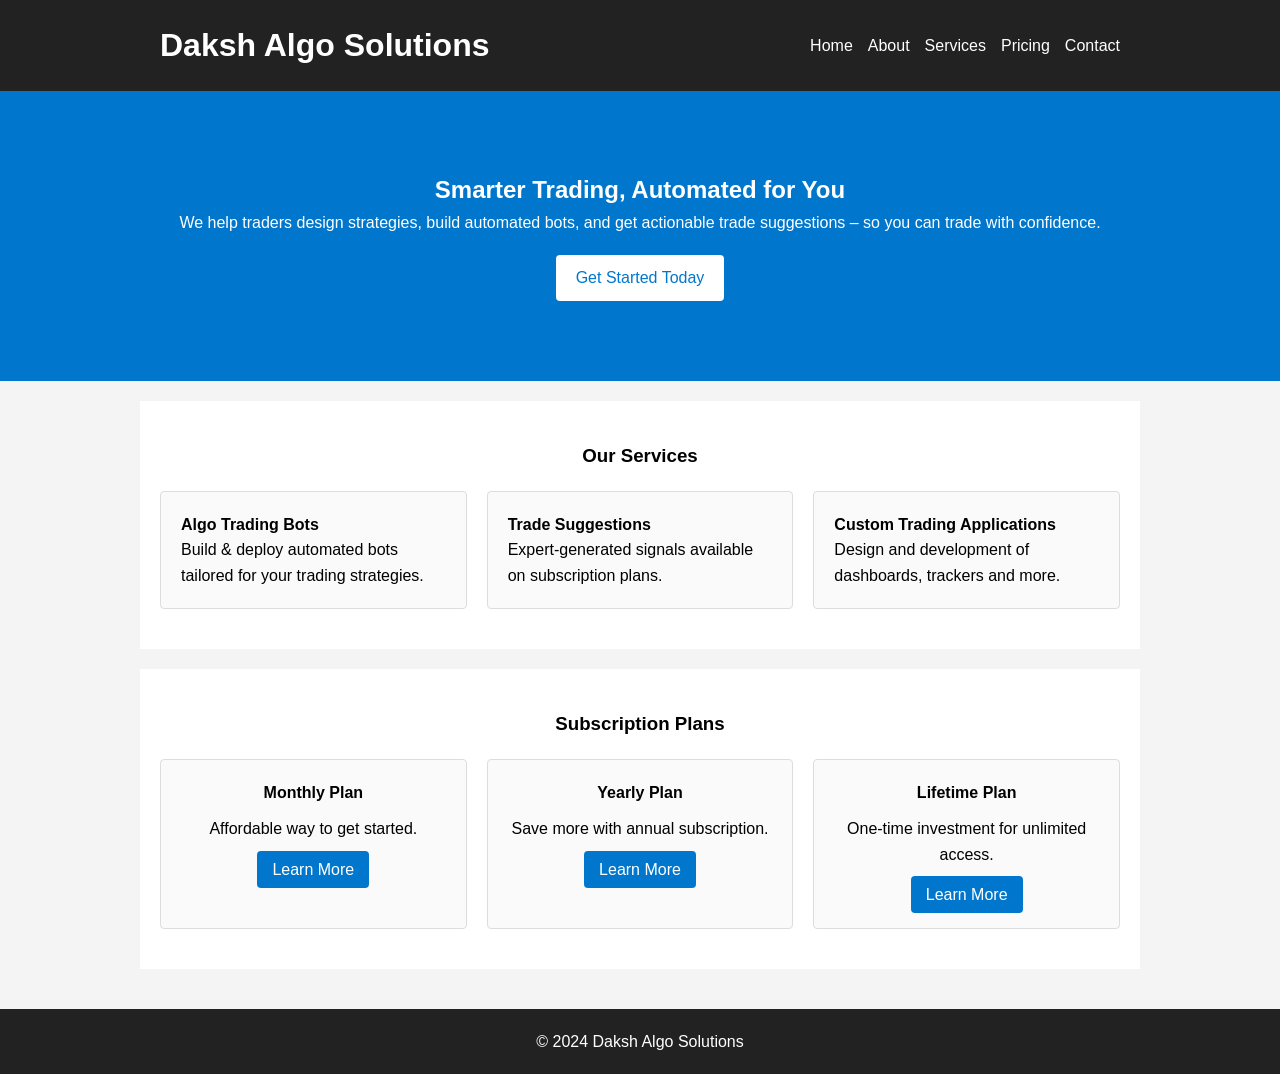
==== index.html @ 35990afa "Add static website for Daksh Algo Solutions" ====
<!DOCTYPE html>
<html lang="en">
<head>
  <meta charset="UTF-8">
  <meta name="viewport" content="width=device-width, initial-scale=1.0">
  <title>Daksh Algo Solutions</title>
  <link rel="stylesheet" href="styles.css">
</head>
<body>
  <header>
    <div class="container">
      <h1><a href="index.html" style="color:#fff;text-decoration:none;">Daksh Algo Solutions</a></h1>
      <nav>
        <ul>
          <li><a href="index.html">Home</a></li>
          <li><a href="about.html">About</a></li>
          <li><a href="services.html">Services</a></li>
          <li><a href="pricing.html">Pricing</a></li>
          <li><a href="contact.html">Contact</a></li>
        </ul>
      </nav>
    </div>
  </header>

  <section class="hero">
    <div class="container">
      <h2>Smarter Trading, Automated for You</h2>
      <p>We help traders design strategies, build automated bots, and get actionable trade suggestions – so you can trade with confidence.</p>
      <a href="contact.html" class="btn">Get Started Today</a>
    </div>
  </section>

  <section class="section">
    <h3>Our Services</h3>
    <div class="services-grid">
      <div class="card">
        <h4>Algo Trading Bots</h4>
        <p>Build & deploy automated bots tailored for your trading strategies.</p>
      </div>
      <div class="card">
        <h4>Trade Suggestions</h4>
        <p>Expert-generated signals available on subscription plans.</p>
      </div>
      <div class="card">
        <h4>Custom Trading Applications</h4>
        <p>Design and development of dashboards, trackers and more.</p>
      </div>
    </div>
  </section>

  <section class="section">
    <h3>Subscription Plans</h3>
    <div class="pricing-grid">
      <div class="pricing-plan">
        <h4>Monthly Plan</h4>
        <p>Affordable way to get started.</p>
        <a href="pricing.html" class="btn">Learn More</a>
      </div>
      <div class="pricing-plan">
        <h4>Yearly Plan</h4>
        <p>Save more with annual subscription.</p>
        <a href="pricing.html" class="btn">Learn More</a>
      </div>
      <div class="pricing-plan">
        <h4>Lifetime Plan</h4>
        <p>One-time investment for unlimited access.</p>
        <a href="pricing.html" class="btn">Learn More</a>
      </div>
    </div>
  </section>

  <footer>
    <p>&copy; 2024 Daksh Algo Solutions</p>
  </footer>
</body>
</html>
---- styles.css ----
* { box-sizing: border-box; margin: 0; padding: 0; }
body { font-family: Arial, sans-serif; line-height: 1.6; background: #f4f4f4; }
header { background: #222; color: #fff; }
header .container { display: flex; justify-content: space-between; align-items: center; padding: 20px; }
nav ul { list-style: none; display: flex; }
nav li { margin-left: 15px; }
nav a { color: #fff; text-decoration: none; }
.hero { background: #0077cc; color: #fff; text-align: center; padding: 80px 20px; }
.hero .btn { display: inline-block; margin-top: 20px; padding: 10px 20px; background: #fff; color: #0077cc; text-decoration: none; border-radius: 4px; }
.section { padding: 40px 20px; background: #fff; margin: 20px auto; max-width: 1000px; }
.section h3 { margin-bottom: 20px; text-align: center; }
.services-grid { display: grid; grid-template-columns: repeat(auto-fit, minmax(250px, 1fr)); gap: 20px; }
.card { background: #fafafa; padding: 20px; border: 1px solid #ddd; border-radius: 4px; }
.pricing-grid { display: grid; grid-template-columns: repeat(auto-fit, minmax(250px, 1fr)); gap: 20px; text-align: center; }
.pricing-plan { border: 1px solid #ddd; border-radius: 4px; background: #fafafa; padding: 20px; }
.pricing-plan h4 { margin-bottom: 10px; }
.pricing-plan p { margin-bottom: 15px; }
.pricing-plan .btn { background: #0077cc; color: #fff; padding: 10px 15px; text-decoration: none; border-radius: 4px; }
footer { background: #222; color: #fff; text-align: center; padding: 20px; margin-top: 40px; }
.container { max-width: 1000px; margin: 0 auto; }
form label { display: block; margin-bottom: 5px; }
form input, form textarea { width: 100%; padding: 10px; margin-bottom: 15px; border: 1px solid #ccc; border-radius: 4px; }
form button { background: #0077cc; color: #fff; padding: 10px 15px; border: none; border-radius: 4px; cursor: pointer; }
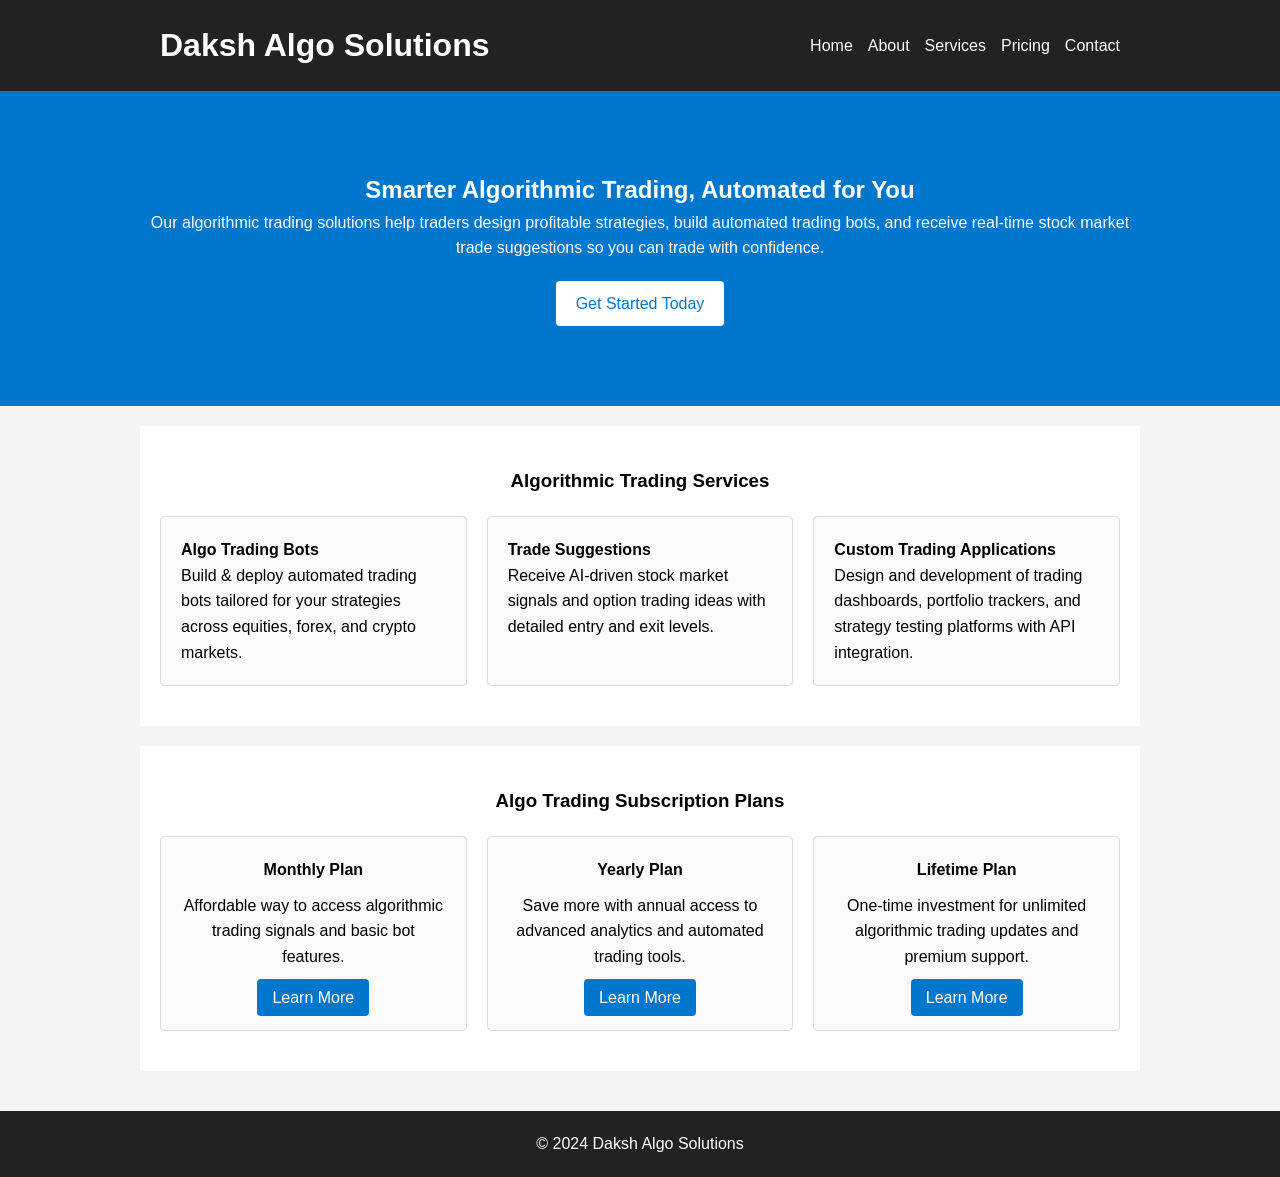
==== commit 484db870: "Improve SEO content across site" ====
--- a/index.html
+++ b/index.html
@@ -3,7 +3,9 @@
 <head>
   <meta charset="UTF-8">
   <meta name="viewport" content="width=device-width, initial-scale=1.0">
-  <title>Daksh Algo Solutions</title>
+  <meta name="description" content="Daksh Algo Solutions delivers algorithmic trading bots, stock market automation and real-time trade signals for smarter investing.">
+  <meta name="keywords" content="algorithmic trading, trading bots, stock market signals, automated trading software, custom trading applications">
+  <title>Daksh Algo Solutions | Algorithmic Trading Services</title>
   <link rel="stylesheet" href="styles.css">
 </head>
 <body>
@@ -24,46 +26,46 @@
 
   <section class="hero">
     <div class="container">
-      <h2>Smarter Trading, Automated for You</h2>
-      <p>We help traders design strategies, build automated bots, and get actionable trade suggestions – so you can trade with confidence.</p>
+      <h2>Smarter Algorithmic Trading, Automated for You</h2>
+      <p>Our algorithmic trading solutions help traders design profitable strategies, build automated trading bots, and receive real-time stock market trade suggestions so you can trade with confidence.</p>
       <a href="contact.html" class="btn">Get Started Today</a>
     </div>
   </section>
 
   <section class="section">
-    <h3>Our Services</h3>
+    <h3>Algorithmic Trading Services</h3>
     <div class="services-grid">
       <div class="card">
         <h4>Algo Trading Bots</h4>
-        <p>Build & deploy automated bots tailored for your trading strategies.</p>
+        <p>Build & deploy automated trading bots tailored for your strategies across equities, forex, and crypto markets.</p>
       </div>
       <div class="card">
         <h4>Trade Suggestions</h4>
-        <p>Expert-generated signals available on subscription plans.</p>
+        <p>Receive AI-driven stock market signals and option trading ideas with detailed entry and exit levels.</p>
       </div>
       <div class="card">
         <h4>Custom Trading Applications</h4>
-        <p>Design and development of dashboards, trackers and more.</p>
+        <p>Design and development of trading dashboards, portfolio trackers, and strategy testing platforms with API integration.</p>
       </div>
     </div>
   </section>
 
   <section class="section">
-    <h3>Subscription Plans</h3>
+    <h3>Algo Trading Subscription Plans</h3>
     <div class="pricing-grid">
       <div class="pricing-plan">
         <h4>Monthly Plan</h4>
-        <p>Affordable way to get started.</p>
+        <p>Affordable way to access algorithmic trading signals and basic bot features.</p>
         <a href="pricing.html" class="btn">Learn More</a>
       </div>
       <div class="pricing-plan">
         <h4>Yearly Plan</h4>
-        <p>Save more with annual subscription.</p>
+        <p>Save more with annual access to advanced analytics and automated trading tools.</p>
         <a href="pricing.html" class="btn">Learn More</a>
       </div>
       <div class="pricing-plan">
         <h4>Lifetime Plan</h4>
-        <p>One-time investment for unlimited access.</p>
+        <p>One-time investment for unlimited algorithmic trading updates and premium support.</p>
         <a href="pricing.html" class="btn">Learn More</a>
       </div>
     </div>
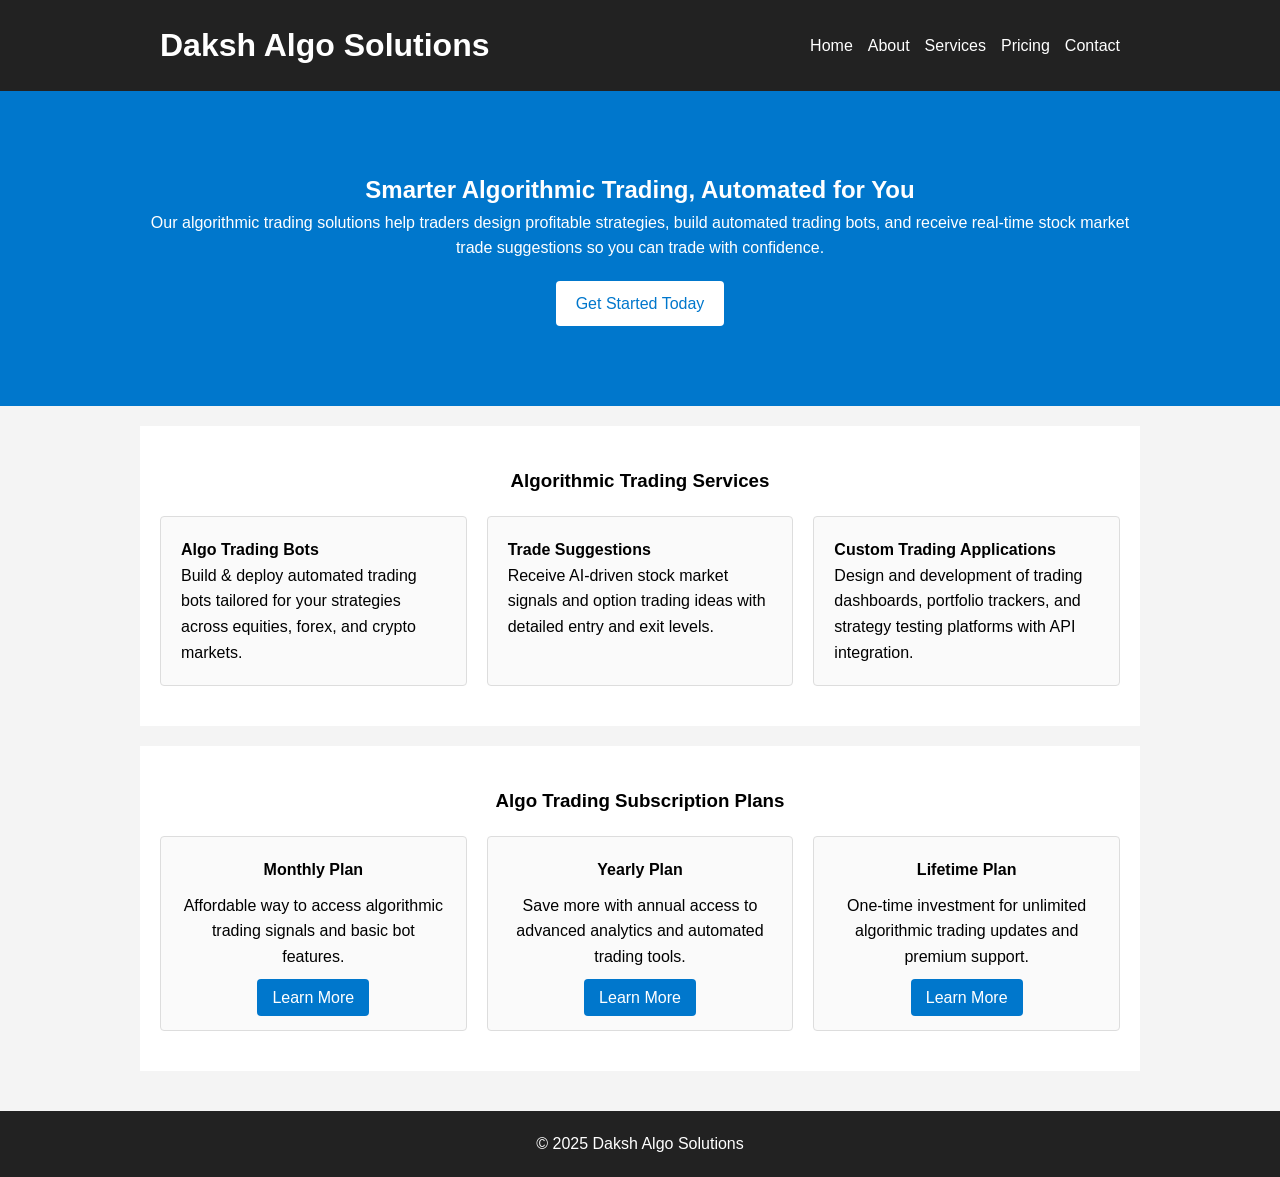
==== commit 62d56d4b: "made changes" ====
--- a/index.html
+++ b/index.html
@@ -72,7 +72,7 @@
   </section>
 
   <footer>
-    <p>&copy; 2024 Daksh Algo Solutions</p>
+    <p>&copy; 2025 Daksh Algo Solutions</p>
   </footer>
 </body>
 </html>
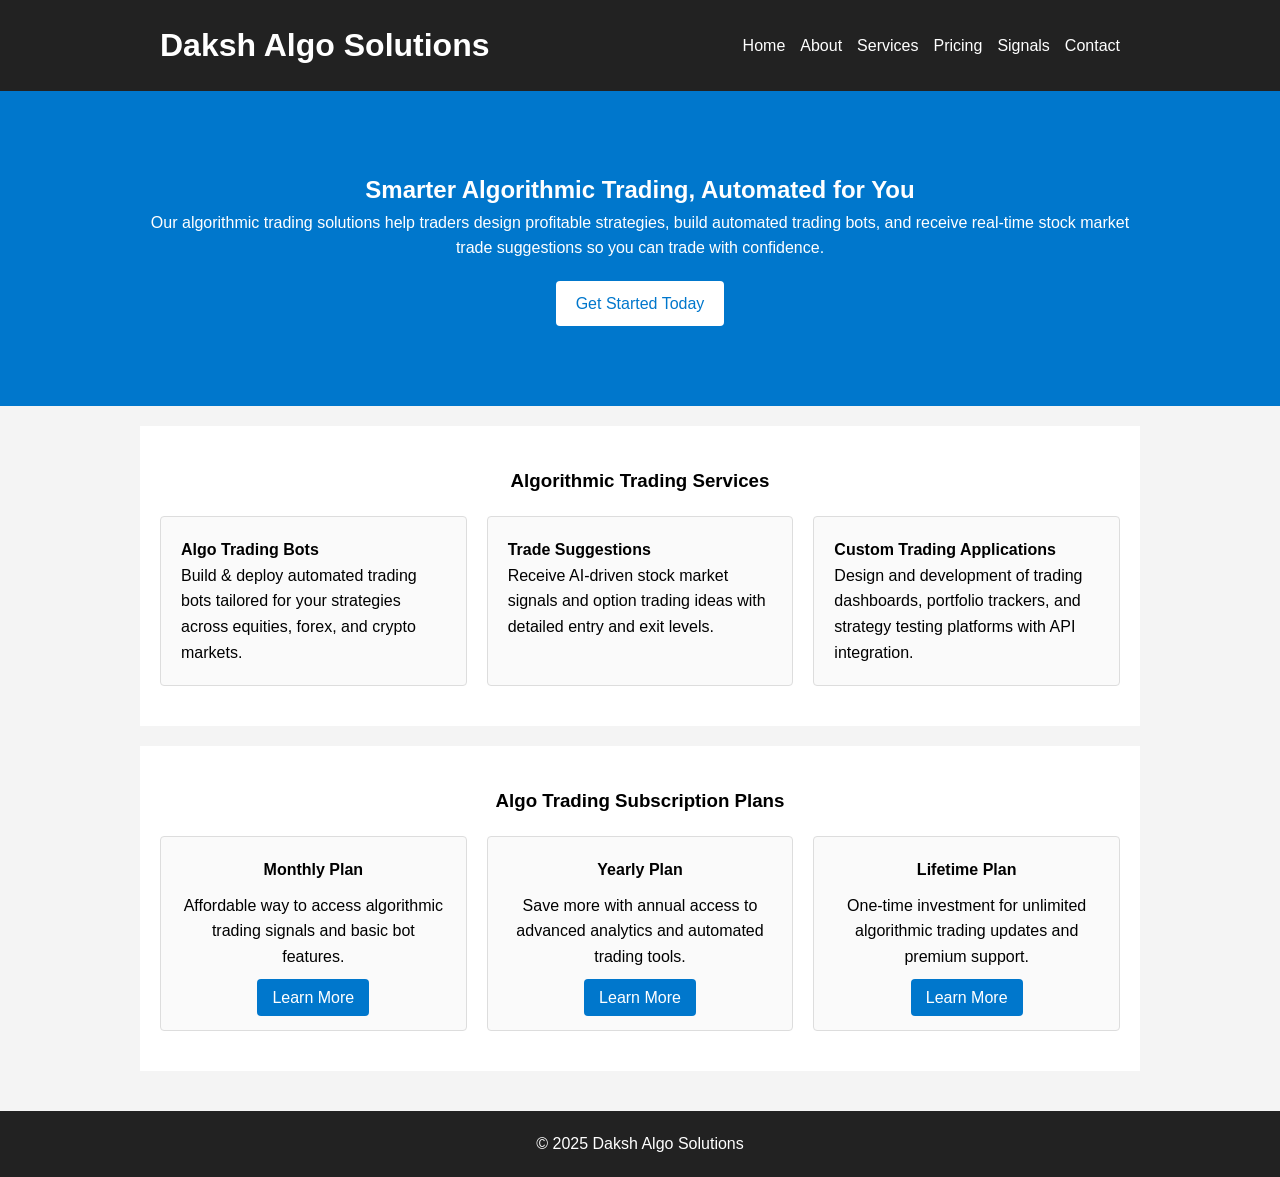
==== commit 5adc3585: "Add Signals tab redirecting to external platform" ====
--- a/index.html
+++ b/index.html
@@ -18,6 +18,7 @@
           <li><a href="about.html">About</a></li>
           <li><a href="services.html">Services</a></li>
           <li><a href="pricing.html">Pricing</a></li>
+          <li><a href="signals.html">Signals</a></li>
           <li><a href="contact.html">Contact</a></li>
         </ul>
       </nav>
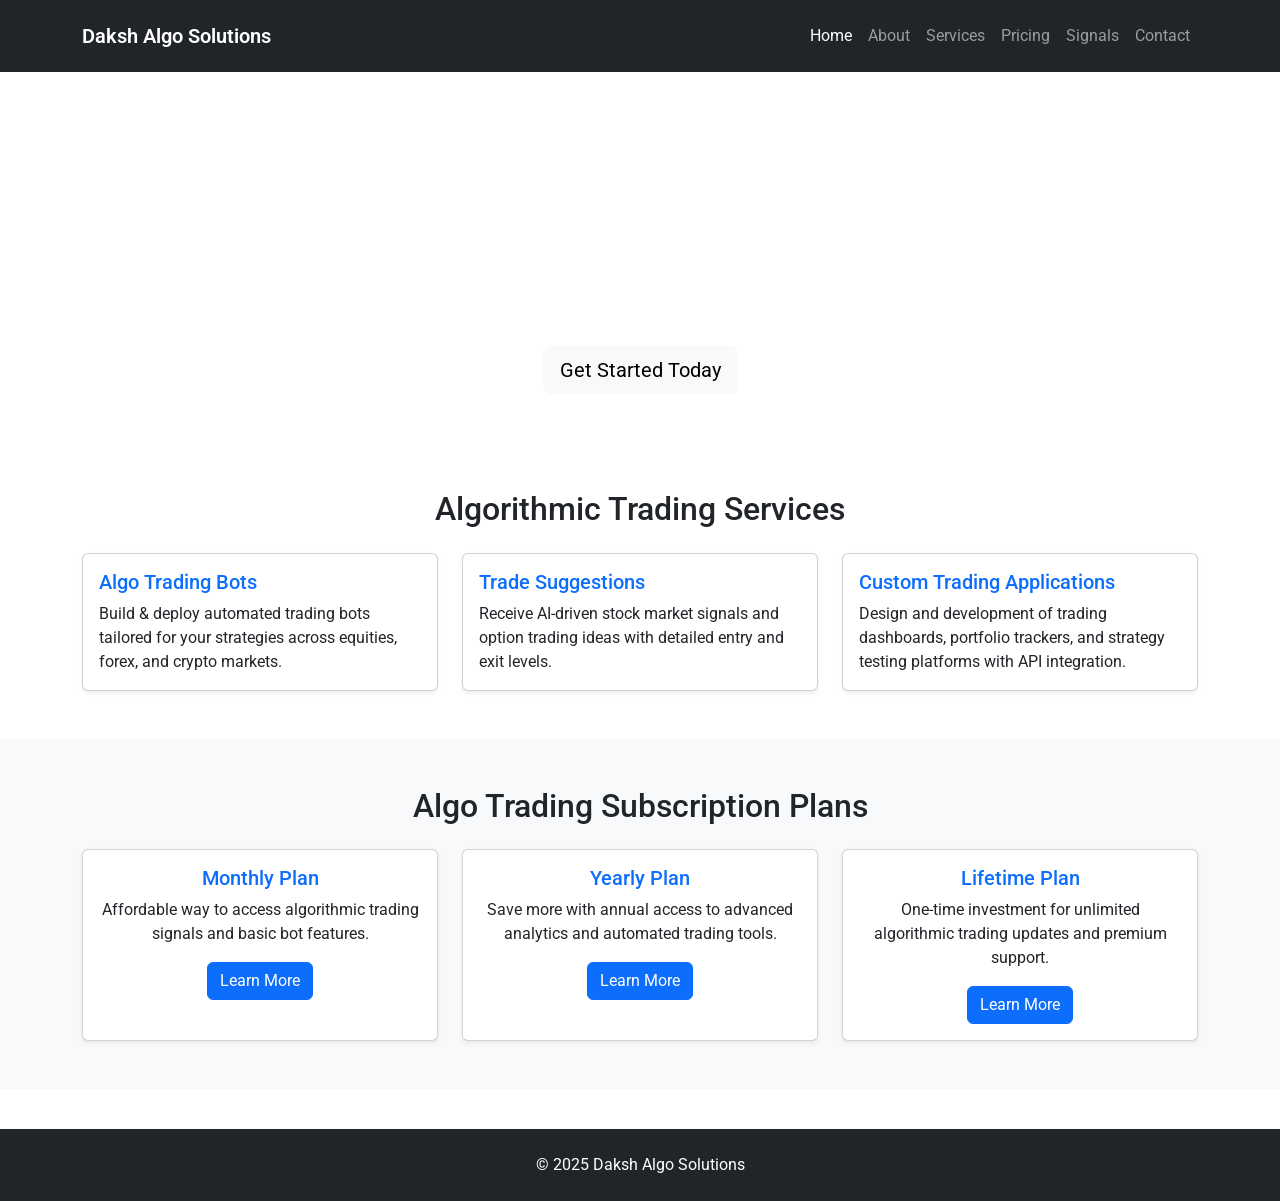
==== commit 69f36863: "Revamp site with Bootstrap template" ====
--- a/index.html
+++ b/index.html
@@ -2,78 +2,117 @@
 <html lang="en">
 <head>
   <meta charset="UTF-8">
-  <meta name="viewport" content="width=device-width, initial-scale=1.0">
+  <meta name="viewport" content="width=device-width, initial-scale=1">
   <meta name="description" content="Daksh Algo Solutions delivers algorithmic trading bots, stock market automation and real-time trade signals for smarter investing.">
   <meta name="keywords" content="algorithmic trading, trading bots, stock market signals, automated trading software, custom trading applications">
   <title>Daksh Algo Solutions | Algorithmic Trading Services</title>
+  <link href="https://cdn.jsdelivr.net/npm/bootstrap@5.3.3/dist/css/bootstrap.min.css" rel="stylesheet">
+  <link rel="preconnect" href="https://fonts.googleapis.com">
+  <link rel="preconnect" href="https://fonts.gstatic.com" crossorigin>
+  <link href="https://fonts.googleapis.com/css2?family=Roboto:wght@400;500;700&display=swap" rel="stylesheet">
   <link rel="stylesheet" href="styles.css">
 </head>
 <body>
-  <header>
+  <nav class="navbar navbar-expand-lg navbar-dark bg-dark py-3">
     <div class="container">
-      <h1><a href="index.html" style="color:#fff;text-decoration:none;">Daksh Algo Solutions</a></h1>
-      <nav>
-        <ul>
-          <li><a href="index.html">Home</a></li>
-          <li><a href="about.html">About</a></li>
-          <li><a href="services.html">Services</a></li>
-          <li><a href="pricing.html">Pricing</a></li>
-          <li><a href="signals.html">Signals</a></li>
-          <li><a href="contact.html">Contact</a></li>
+      <a class="navbar-brand" href="index.html">Daksh Algo Solutions</a>
+      <button class="navbar-toggler" type="button" data-bs-toggle="collapse" data-bs-target="#navbarNav" aria-controls="navbarNav" aria-expanded="false" aria-label="Toggle navigation">
+        <span class="navbar-toggler-icon"></span>
+      </button>
+      <div class="collapse navbar-collapse" id="navbarNav">
+        <ul class="navbar-nav ms-auto">
+          <li class="nav-item"><a class="nav-link active" href="index.html">Home</a></li>
+          <li class="nav-item"><a class="nav-link" href="about.html">About</a></li>
+          <li class="nav-item"><a class="nav-link" href="services.html">Services</a></li>
+          <li class="nav-item"><a class="nav-link" href="pricing.html">Pricing</a></li>
+          <li class="nav-item"><a class="nav-link" href="signals.html">Signals</a></li>
+          <li class="nav-item"><a class="nav-link" href="contact.html">Contact</a></li>
         </ul>
-      </nav>
+      </div>
+    </div>
+  </nav>
+
+  <header class="bg-gradient text-white text-center py-5">
+    <div class="container">
+      <h1 class="display-4 fw-bold">Smarter Algorithmic Trading, Automated for You</h1>
+      <p class="lead mb-4">Our algorithmic trading solutions help traders design profitable strategies, build automated trading bots, and receive real-time stock market trade suggestions so you can trade with confidence.</p>
+      <a href="contact.html" class="btn btn-light btn-lg">Get Started Today</a>
     </div>
   </header>
 
-  <section class="hero">
+  <section class="py-5">
     <div class="container">
-      <h2>Smarter Algorithmic Trading, Automated for You</h2>
-      <p>Our algorithmic trading solutions help traders design profitable strategies, build automated trading bots, and receive real-time stock market trade suggestions so you can trade with confidence.</p>
-      <a href="contact.html" class="btn">Get Started Today</a>
-    </div>
-  </section>
-
-  <section class="section">
-    <h3>Algorithmic Trading Services</h3>
-    <div class="services-grid">
-      <div class="card">
-        <h4>Algo Trading Bots</h4>
-        <p>Build & deploy automated trading bots tailored for your strategies across equities, forex, and crypto markets.</p>
-      </div>
-      <div class="card">
-        <h4>Trade Suggestions</h4>
-        <p>Receive AI-driven stock market signals and option trading ideas with detailed entry and exit levels.</p>
-      </div>
-      <div class="card">
-        <h4>Custom Trading Applications</h4>
-        <p>Design and development of trading dashboards, portfolio trackers, and strategy testing platforms with API integration.</p>
+      <h2 class="text-center mb-4">Algorithmic Trading Services</h2>
+      <div class="row g-4">
+        <div class="col-md-4">
+          <div class="card h-100 shadow-sm">
+            <div class="card-body">
+              <h5 class="card-title">Algo Trading Bots</h5>
+              <p class="card-text">Build & deploy automated trading bots tailored for your strategies across equities, forex, and crypto markets.</p>
+            </div>
+          </div>
+        </div>
+        <div class="col-md-4">
+          <div class="card h-100 shadow-sm">
+            <div class="card-body">
+              <h5 class="card-title">Trade Suggestions</h5>
+              <p class="card-text">Receive AI-driven stock market signals and option trading ideas with detailed entry and exit levels.</p>
+            </div>
+          </div>
+        </div>
+        <div class="col-md-4">
+          <div class="card h-100 shadow-sm">
+            <div class="card-body">
+              <h5 class="card-title">Custom Trading Applications</h5>
+              <p class="card-text">Design and development of trading dashboards, portfolio trackers, and strategy testing platforms with API integration.</p>
+            </div>
+          </div>
+        </div>
       </div>
     </div>
   </section>
 
-  <section class="section">
-    <h3>Algo Trading Subscription Plans</h3>
-    <div class="pricing-grid">
-      <div class="pricing-plan">
-        <h4>Monthly Plan</h4>
-        <p>Affordable way to access algorithmic trading signals and basic bot features.</p>
-        <a href="pricing.html" class="btn">Learn More</a>
-      </div>
-      <div class="pricing-plan">
-        <h4>Yearly Plan</h4>
-        <p>Save more with annual access to advanced analytics and automated trading tools.</p>
-        <a href="pricing.html" class="btn">Learn More</a>
-      </div>
-      <div class="pricing-plan">
-        <h4>Lifetime Plan</h4>
-        <p>One-time investment for unlimited algorithmic trading updates and premium support.</p>
-        <a href="pricing.html" class="btn">Learn More</a>
+  <section class="py-5 bg-light">
+    <div class="container">
+      <h2 class="text-center mb-4">Algo Trading Subscription Plans</h2>
+      <div class="row g-4">
+        <div class="col-md-4">
+          <div class="card h-100 text-center shadow-sm">
+            <div class="card-body">
+              <h5 class="card-title">Monthly Plan</h5>
+              <p class="card-text">Affordable way to access algorithmic trading signals and basic bot features.</p>
+              <a href="pricing.html" class="btn btn-primary">Learn More</a>
+            </div>
+          </div>
+        </div>
+        <div class="col-md-4">
+          <div class="card h-100 text-center shadow-sm">
+            <div class="card-body">
+              <h5 class="card-title">Yearly Plan</h5>
+              <p class="card-text">Save more with annual access to advanced analytics and automated trading tools.</p>
+              <a href="pricing.html" class="btn btn-primary">Learn More</a>
+            </div>
+          </div>
+        </div>
+        <div class="col-md-4">
+          <div class="card h-100 text-center shadow-sm">
+            <div class="card-body">
+              <h5 class="card-title">Lifetime Plan</h5>
+              <p class="card-text">One-time investment for unlimited algorithmic trading updates and premium support.</p>
+              <a href="pricing.html" class="btn btn-primary">Learn More</a>
+            </div>
+          </div>
+        </div>
       </div>
     </div>
   </section>
 
-  <footer>
-    <p>&copy; 2025 Daksh Algo Solutions</p>
+  <footer class="bg-dark text-white text-center py-4">
+    <div class="container">
+      <p class="mb-0">&copy; 2025 Daksh Algo Solutions</p>
+    </div>
   </footer>
+
+  <script src="https://cdn.jsdelivr.net/npm/bootstrap@5.3.3/dist/js/bootstrap.bundle.min.js"></script>
 </body>
 </html>
--- a/styles.css
+++ b/styles.css
@@ -1,23 +1,19 @@
-* { box-sizing: border-box; margin: 0; padding: 0; }
-body { font-family: Arial, sans-serif; line-height: 1.6; background: #f4f4f4; }
-header { background: #222; color: #fff; }
-header .container { display: flex; justify-content: space-between; align-items: center; padding: 20px; }
-nav ul { list-style: none; display: flex; }
-nav li { margin-left: 15px; }
-nav a { color: #fff; text-decoration: none; }
-.hero { background: #0077cc; color: #fff; text-align: center; padding: 80px 20px; }
-.hero .btn { display: inline-block; margin-top: 20px; padding: 10px 20px; background: #fff; color: #0077cc; text-decoration: none; border-radius: 4px; }
-.section { padding: 40px 20px; background: #fff; margin: 20px auto; max-width: 1000px; }
-.section h3 { margin-bottom: 20px; text-align: center; }
-.services-grid { display: grid; grid-template-columns: repeat(auto-fit, minmax(250px, 1fr)); gap: 20px; }
-.card { background: #fafafa; padding: 20px; border: 1px solid #ddd; border-radius: 4px; }
-.pricing-grid { display: grid; grid-template-columns: repeat(auto-fit, minmax(250px, 1fr)); gap: 20px; text-align: center; }
-.pricing-plan { border: 1px solid #ddd; border-radius: 4px; background: #fafafa; padding: 20px; }
-.pricing-plan h4 { margin-bottom: 10px; }
-.pricing-plan p { margin-bottom: 15px; }
-.pricing-plan .btn { background: #0077cc; color: #fff; padding: 10px 15px; text-decoration: none; border-radius: 4px; }
-footer { background: #222; color: #fff; text-align: center; padding: 20px; margin-top: 40px; }
-.container { max-width: 1000px; margin: 0 auto; }
-form label { display: block; margin-bottom: 5px; }
-form input, form textarea { width: 100%; padding: 10px; margin-bottom: 15px; border: 1px solid #ccc; border-radius: 4px; }
-form button { background: #0077cc; color: #fff; padding: 10px 15px; border: none; border-radius: 4px; cursor: pointer; }
+body {
+  font-family: 'Roboto', sans-serif;
+}
+
+.bg-gradient {
+  background: linear-gradient(135deg, #0d6efd 0%, #6610f2 100%);
+}
+
+.navbar-brand {
+  font-weight: 600;
+}
+
+.card-title {
+  color: #0d6efd;
+}
+
+footer {
+  margin-top: 40px;
+}
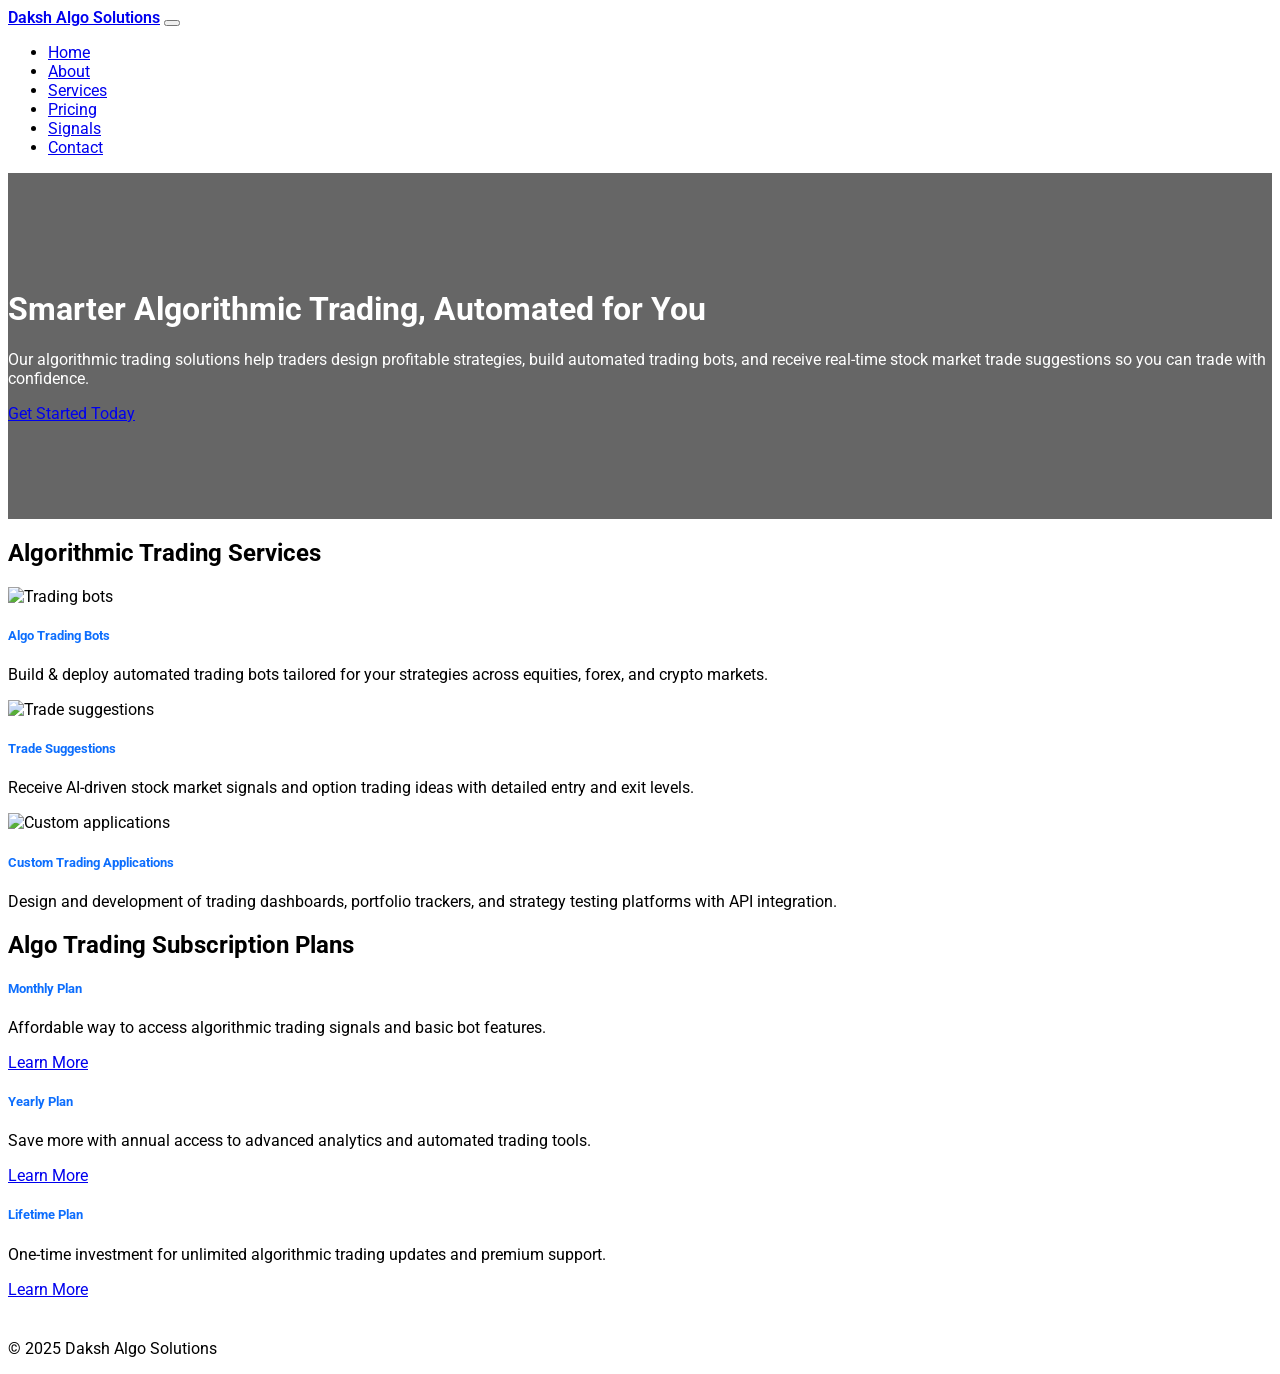
==== commit 9c351bee: "feat: apply modern theme with imagery" ====
--- a/index.html
+++ b/index.html
@@ -6,7 +6,7 @@
   <meta name="description" content="Daksh Algo Solutions delivers algorithmic trading bots, stock market automation and real-time trade signals for smarter investing.">
   <meta name="keywords" content="algorithmic trading, trading bots, stock market signals, automated trading software, custom trading applications">
   <title>Daksh Algo Solutions | Algorithmic Trading Services</title>
-  <link href="https://cdn.jsdelivr.net/npm/bootstrap@5.3.3/dist/css/bootstrap.min.css" rel="stylesheet">
+  <link href="https://cdn.jsdelivr.net/npm/bootswatch@5.3.3/dist/lux/bootstrap.min.css" rel="stylesheet">
   <link rel="preconnect" href="https://fonts.googleapis.com">
   <link rel="preconnect" href="https://fonts.gstatic.com" crossorigin>
   <link href="https://fonts.googleapis.com/css2?family=Roboto:wght@400;500;700&display=swap" rel="stylesheet">
@@ -32,11 +32,11 @@
     </div>
   </nav>
 
-  <header class="bg-gradient text-white text-center py-5">
-    <div class="container">
+  <header class="hero hero-home text-center">
+    <div class="hero-content container">
       <h1 class="display-4 fw-bold">Smarter Algorithmic Trading, Automated for You</h1>
       <p class="lead mb-4">Our algorithmic trading solutions help traders design profitable strategies, build automated trading bots, and receive real-time stock market trade suggestions so you can trade with confidence.</p>
-      <a href="contact.html" class="btn btn-light btn-lg">Get Started Today</a>
+      <a href="contact.html" class="btn btn-primary btn-lg">Get Started Today</a>
     </div>
   </header>
 
@@ -46,6 +46,7 @@
       <div class="row g-4">
         <div class="col-md-4">
           <div class="card h-100 shadow-sm">
+            <img src="https://images.unsplash.com/photo-1559521784-86b8590b007f?auto=format&fit=crop&w=800&q=60" class="card-img-top" alt="Trading bots">
             <div class="card-body">
               <h5 class="card-title">Algo Trading Bots</h5>
               <p class="card-text">Build & deploy automated trading bots tailored for your strategies across equities, forex, and crypto markets.</p>
@@ -54,6 +55,7 @@
         </div>
         <div class="col-md-4">
           <div class="card h-100 shadow-sm">
+            <img src="https://images.unsplash.com/photo-1542744173-05336fcc7ad4?auto=format&fit=crop&w=800&q=60" class="card-img-top" alt="Trade suggestions">
             <div class="card-body">
               <h5 class="card-title">Trade Suggestions</h5>
               <p class="card-text">Receive AI-driven stock market signals and option trading ideas with detailed entry and exit levels.</p>
@@ -62,6 +64,7 @@
         </div>
         <div class="col-md-4">
           <div class="card h-100 shadow-sm">
+            <img src="https://images.unsplash.com/photo-1556745757-8d76bdb6984b?auto=format&fit=crop&w=800&q=60" class="card-img-top" alt="Custom applications">
             <div class="card-body">
               <h5 class="card-title">Custom Trading Applications</h5>
               <p class="card-text">Design and development of trading dashboards, portfolio trackers, and strategy testing platforms with API integration.</p>
--- a/styles.css
+++ b/styles.css
@@ -17,3 +17,38 @@
 footer {
   margin-top: 40px;
 }
+
+/* hero sections */
+.hero {
+  position: relative;
+  background-size: cover;
+  background-position: center;
+  background-repeat: no-repeat;
+  color: #fff;
+}
+
+.hero::before {
+  content: "";
+  position: absolute;
+  inset: 0;
+  background: rgba(0, 0, 0, 0.6);
+}
+
+.hero-content {
+  position: relative;
+  z-index: 1;
+  padding: 6rem 0;
+}
+
+.hero-home {
+  background-image: url('https://images.unsplash.com/photo-1549421263-408b7594d21a?auto=format&fit=crop&w=1600&q=80');
+}
+
+.hero-about {
+  background-image: url('https://images.unsplash.com/photo-1518081461904-9b566b2b2747?auto=format&fit=crop&w=1600&q=80');
+}
+
+.card-img-top {
+  height: 200px;
+  object-fit: cover;
+}
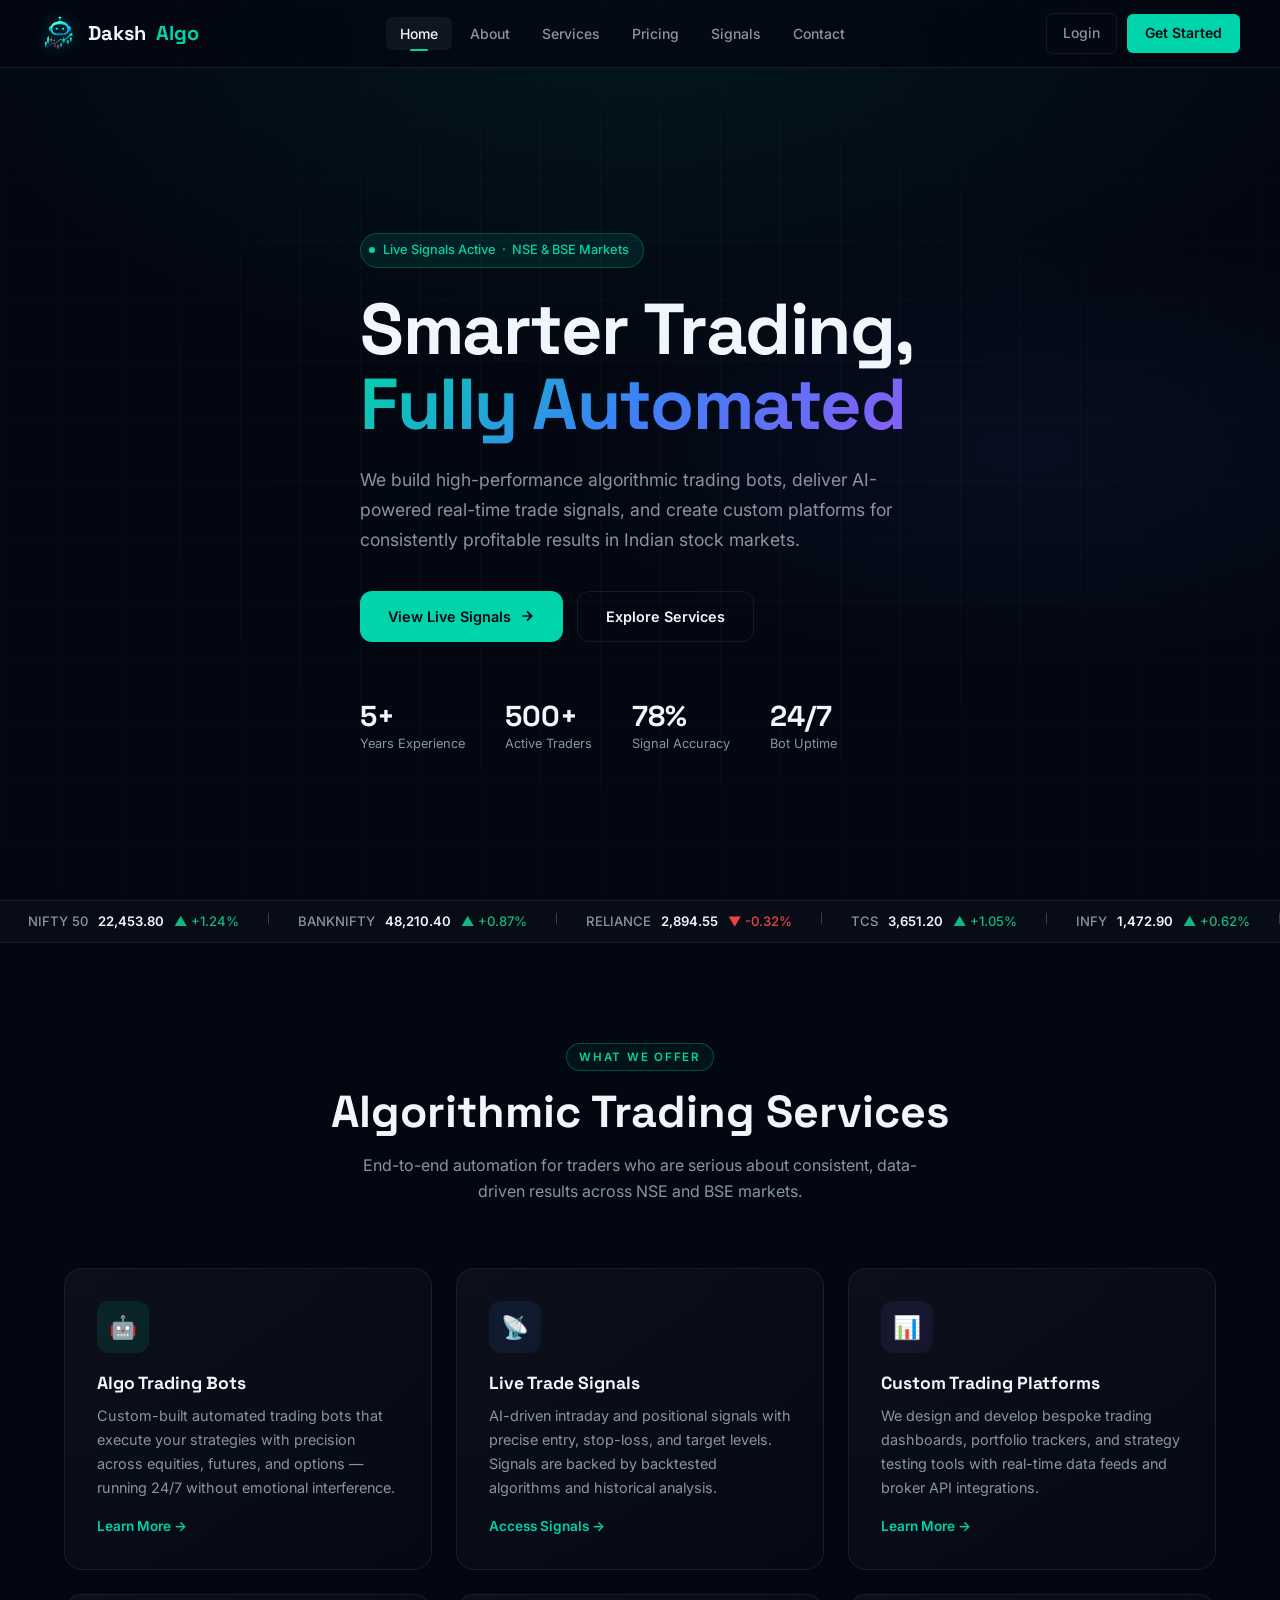
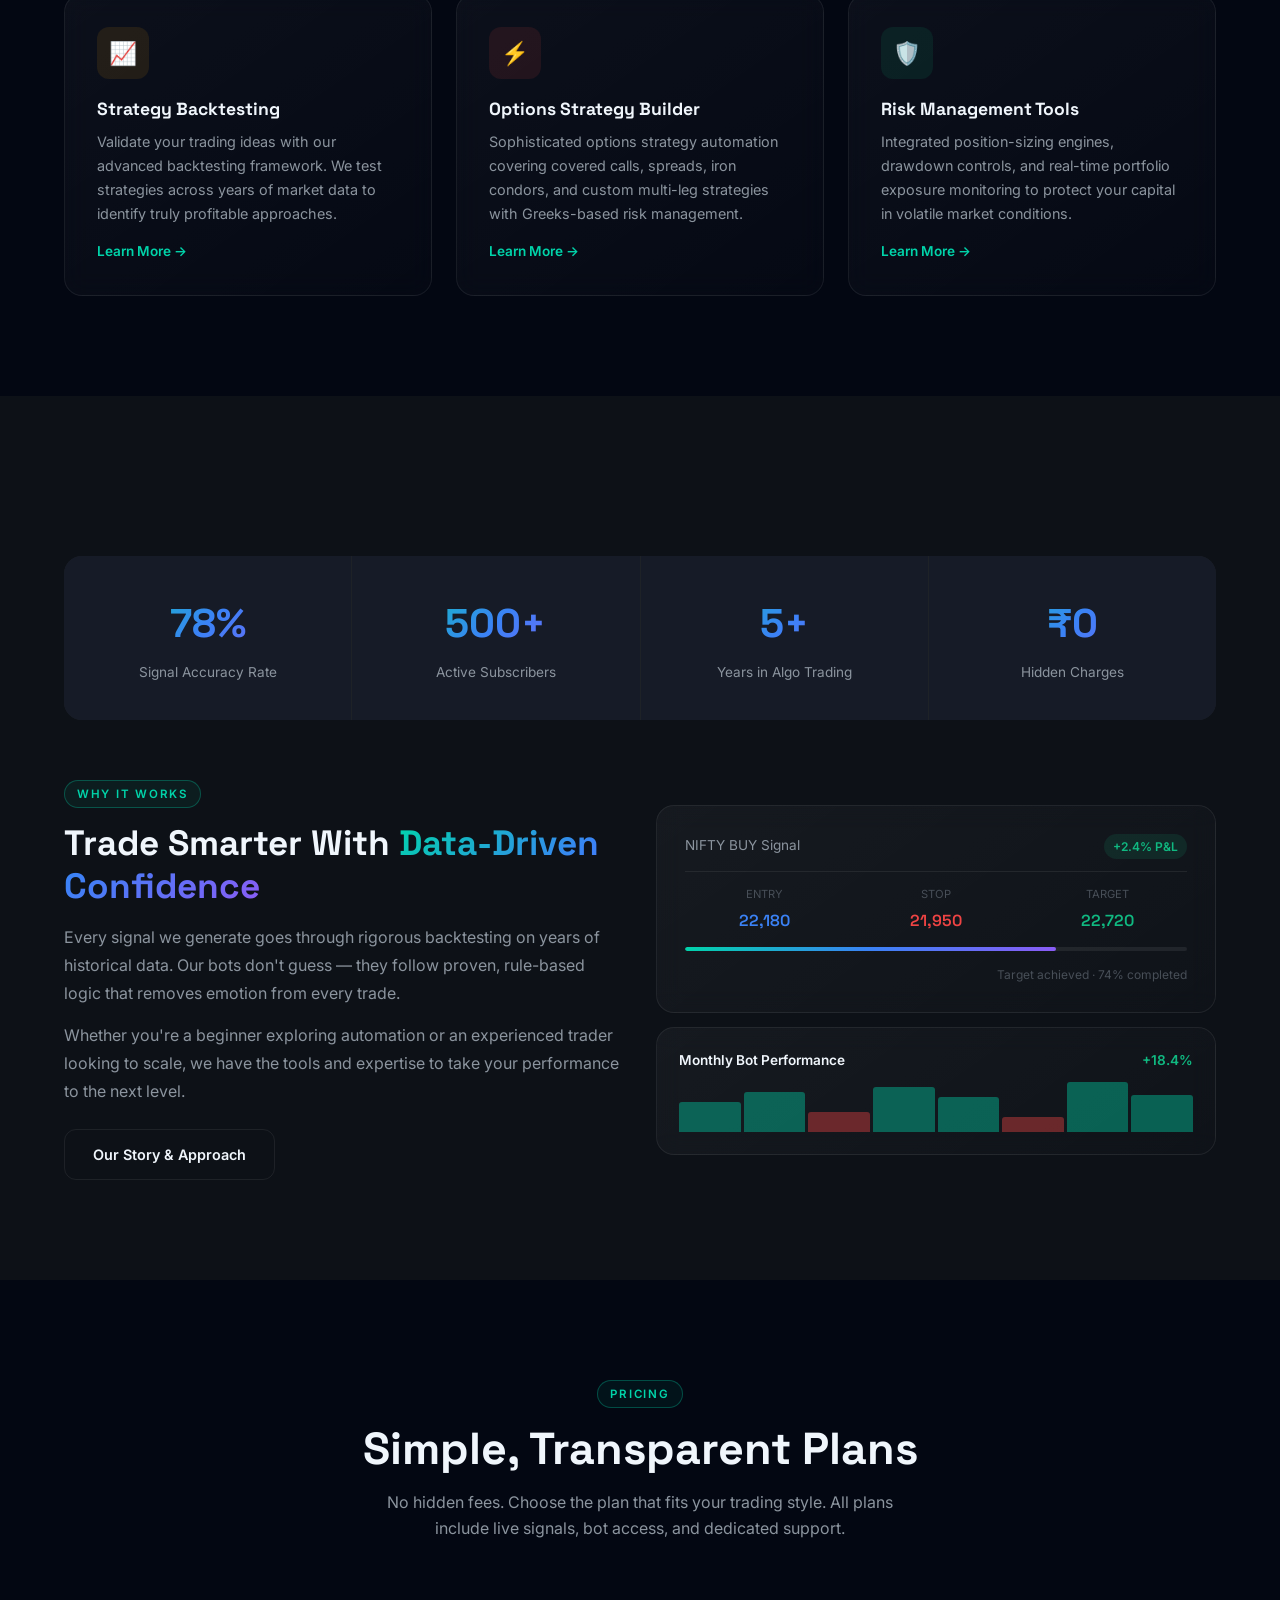
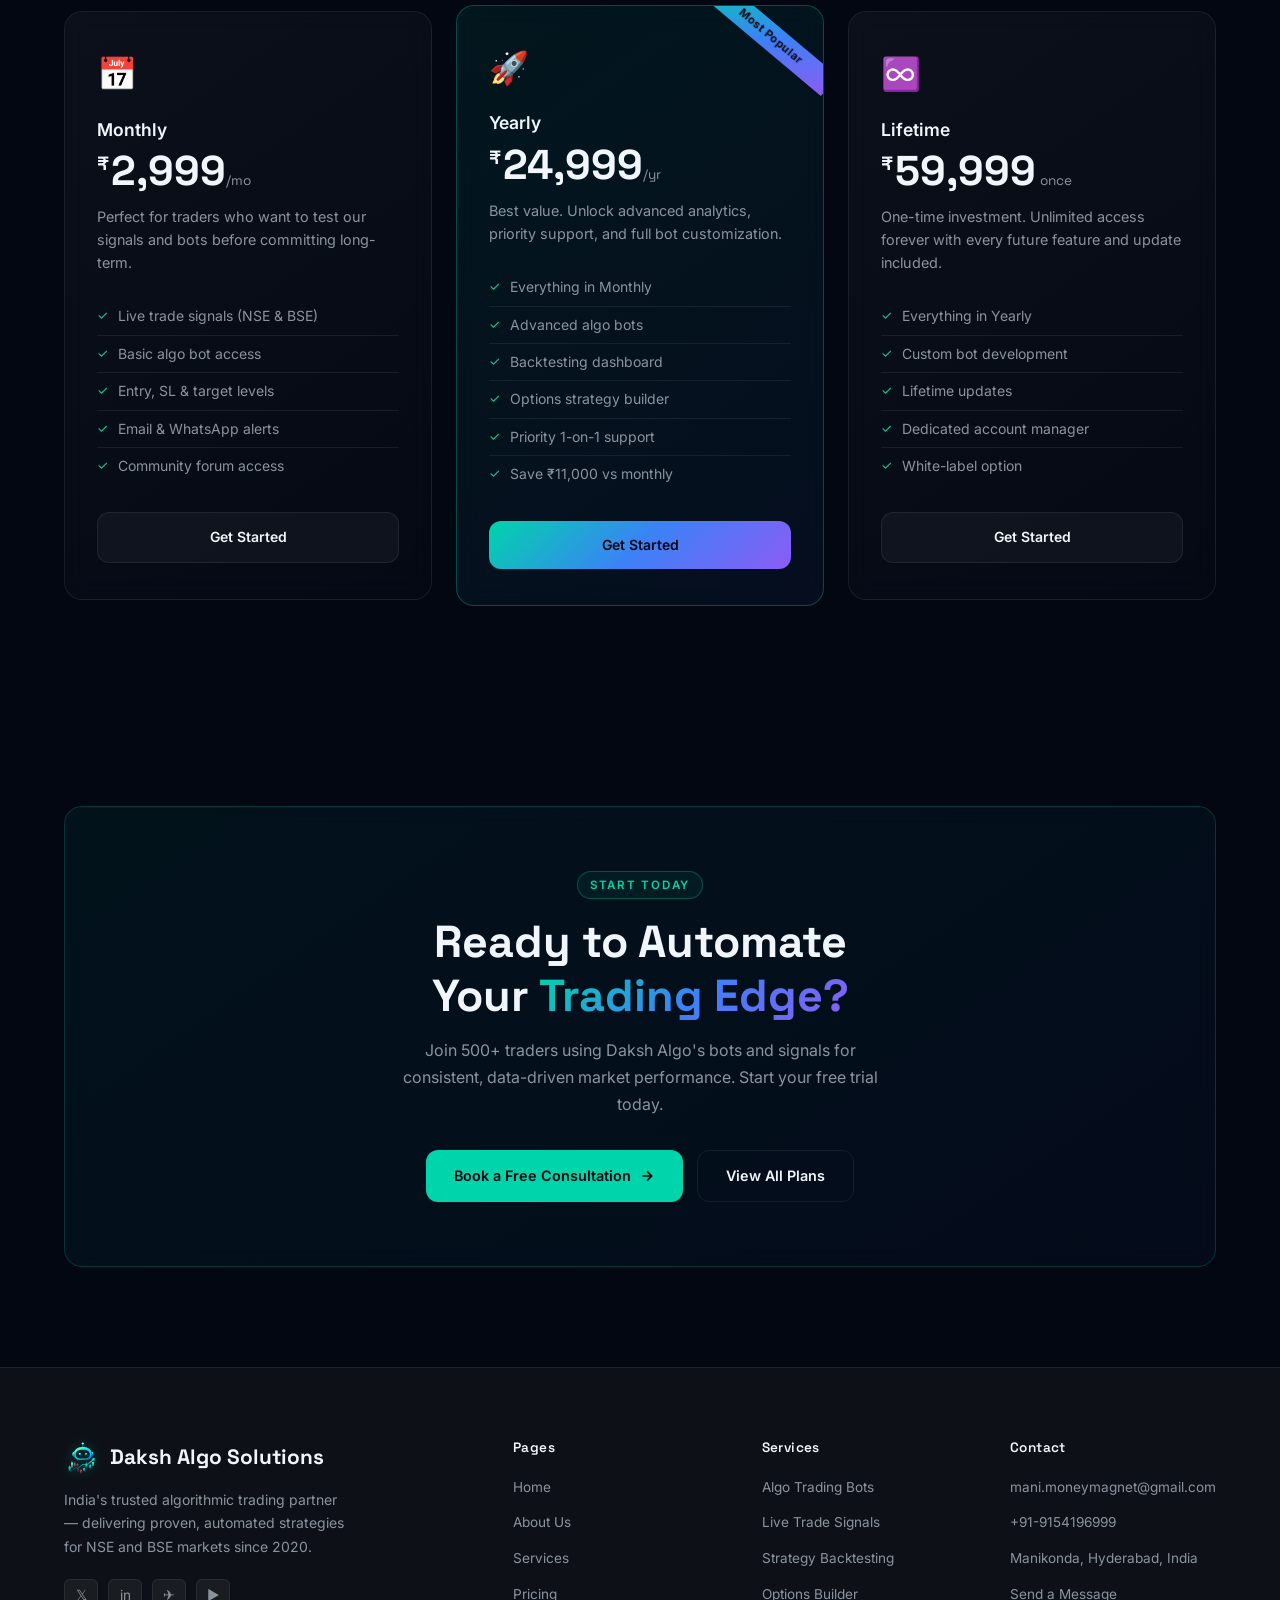
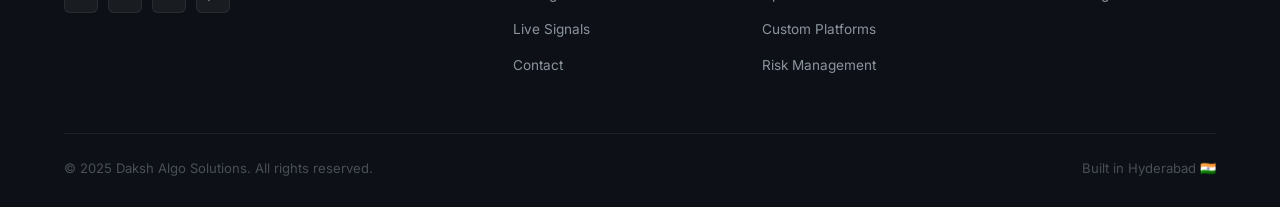
==== commit 123f7aa3: "first commit" ====
--- a/index.html
+++ b/index.html
@@ -1,121 +1,444 @@
 <!DOCTYPE html>
 <html lang="en">
 <head>
+  <link rel="icon" type="image/png" href="src/Logo.png">
   <meta charset="UTF-8">
   <meta name="viewport" content="width=device-width, initial-scale=1">
-  <meta name="description" content="Daksh Algo Solutions delivers algorithmic trading bots, stock market automation and real-time trade signals for smarter investing.">
-  <meta name="keywords" content="algorithmic trading, trading bots, stock market signals, automated trading software, custom trading applications">
+  <meta name="description" content="Daksh Algo Solutions delivers algorithmic trading bots, AI-powered trade signals, and custom automated trading software for smarter investing.">
+  <meta name="keywords" content="algorithmic trading, automated trading bots, stock market signals, algo trading India, trading software, NSE BSE signals">
+  <meta property="og:title" content="Daksh Algo Solutions | Algorithmic Trading Services">
+  <meta property="og:description" content="Smarter algorithmic trading — automated bots, real-time trade signals, and custom platforms built for Indian markets.">
   <title>Daksh Algo Solutions | Algorithmic Trading Services</title>
-  <link href="https://cdn.jsdelivr.net/npm/bootswatch@5.3.3/dist/lux/bootstrap.min.css" rel="stylesheet">
+  <link rel="stylesheet" href="styles.css">
   <link rel="preconnect" href="https://fonts.googleapis.com">
   <link rel="preconnect" href="https://fonts.gstatic.com" crossorigin>
-  <link href="https://fonts.googleapis.com/css2?family=Roboto:wght@400;500;700&display=swap" rel="stylesheet">
-  <link rel="stylesheet" href="styles.css">
+  <link href="https://fonts.googleapis.com/css2?family=Inter:wght@300;400;500;600;700;800;900&family=Space+Grotesk:wght@400;500;600;700&display=swap" rel="stylesheet">
 </head>
 <body>
-  <nav class="navbar navbar-expand-lg navbar-dark bg-dark py-3">
+
+  <!-- ====== NAVBAR ====== -->
+  <nav class="site-nav" id="siteNav">
+    <div class="nav-inner">
+      <a class="nav-brand" href="index.html">
+        <img src="src/Logo.png" alt="Daksh Algo Logo" class="brand-logo">
+        Daksh <span class="accent">Algo</span>
+      </a>
+
+      <ul class="nav-links" id="navLinks">
+        <li><a href="index.html" class="active">Home</a></li>
+        <li><a href="about.html">About</a></li>
+        <li><a href="services.html">Services</a></li>
+        <li><a href="pricing.html">Pricing</a></li>
+        <li><a href="signals.html">Signals</a></li>
+        <li><a href="contact.html">Contact</a></li>
+      </ul>
+
+      <div class="nav-cta">
+        <a href="signals.html" class="btn-nav-login">Login</a>
+        <a href="contact.html" class="btn-nav-start">Get Started</a>
+        <button class="nav-toggle" id="navToggle" aria-label="Menu">
+          <span></span><span></span><span></span>
+        </button>
+      </div>
+    </div>
+  </nav>
+
+  <!-- ====== HERO ====== -->
+  <section class="hero-home page-content">
+    <div class="hero-bg"></div>
+    <div class="hero-overlay"></div>
+    <div class="hero-grid-lines"></div>
+
+    <div class="container hero-inner">
+      <div class="hero-badge fade-up">
+        <span class="dot"></span>
+        Live Signals Active &nbsp;·&nbsp; NSE &amp; BSE Markets
+      </div>
+
+      <h1 class="hero-title fade-up delay-1">
+        Smarter Trading,<br>
+        <span class="gradient-text">Fully Automated</span>
+      </h1>
+
+      <p class="hero-subtitle fade-up delay-2">
+        We build high-performance algorithmic trading bots, deliver AI-powered real-time trade signals, and create custom platforms for consistently profitable results in Indian stock markets.
+      </p>
+
+      <div class="hero-actions fade-up delay-3">
+        <a href="signals.html" class="btn-primary">
+          View Live Signals
+          <svg width="16" height="16" viewBox="0 0 24 24" fill="none" stroke="currentColor" stroke-width="2.5"><path d="M5 12h14M12 5l7 7-7 7"/></svg>
+        </a>
+        <a href="services.html" class="btn-secondary">Explore Services</a>
+      </div>
+
+      <div class="hero-stats fade-up delay-4">
+        <div class="hero-stat-item">
+          <div class="stat-number" id="counterTrades">5+</div>
+          <div class="stat-label">Years Experience</div>
+        </div>
+        <div class="hero-stat-item">
+          <div class="stat-number">500+</div>
+          <div class="stat-label">Active Traders</div>
+        </div>
+        <div class="hero-stat-item">
+          <div class="stat-number">78%</div>
+          <div class="stat-label">Signal Accuracy</div>
+        </div>
+        <div class="hero-stat-item">
+          <div class="stat-number">24/7</div>
+          <div class="stat-label">Bot Uptime</div>
+        </div>
+      </div>
+    </div>
+  </section>
+
+  <!-- ====== LIVE TICKER ====== -->
+  <div class="ticker-wrap">
+    <div class="ticker-track" id="tickerTrack">
+      <span class="ticker-item"><span class="ticker-sym">NIFTY 50</span><span class="ticker-price">22,453.80</span><span class="ticker-change up">▲ +1.24%</span></span>
+      <span class="ticker-sep">|</span>
+      <span class="ticker-item"><span class="ticker-sym">BANKNIFTY</span><span class="ticker-price">48,210.40</span><span class="ticker-change up">▲ +0.87%</span></span>
+      <span class="ticker-sep">|</span>
+      <span class="ticker-item"><span class="ticker-sym">RELIANCE</span><span class="ticker-price">2,894.55</span><span class="ticker-change down">▼ -0.32%</span></span>
+      <span class="ticker-sep">|</span>
+      <span class="ticker-item"><span class="ticker-sym">TCS</span><span class="ticker-price">3,651.20</span><span class="ticker-change up">▲ +1.05%</span></span>
+      <span class="ticker-sep">|</span>
+      <span class="ticker-item"><span class="ticker-sym">INFY</span><span class="ticker-price">1,472.90</span><span class="ticker-change up">▲ +0.62%</span></span>
+      <span class="ticker-sep">|</span>
+      <span class="ticker-item"><span class="ticker-sym">HDFC BANK</span><span class="ticker-price">1,682.30</span><span class="ticker-change down">▼ -0.18%</span></span>
+      <span class="ticker-sep">|</span>
+      <span class="ticker-item"><span class="ticker-sym">ICICI BANK</span><span class="ticker-price">1,124.75</span><span class="ticker-change up">▲ +0.94%</span></span>
+      <span class="ticker-sep">|</span>
+      <span class="ticker-item"><span class="ticker-sym">WIPRO</span><span class="ticker-price">456.80</span><span class="ticker-change up">▲ +0.41%</span></span>
+      <span class="ticker-sep">|</span>
+      <span class="ticker-item"><span class="ticker-sym">NIFTY 50</span><span class="ticker-price">22,453.80</span><span class="ticker-change up">▲ +1.24%</span></span>
+      <span class="ticker-sep">|</span>
+      <span class="ticker-item"><span class="ticker-sym">BANKNIFTY</span><span class="ticker-price">48,210.40</span><span class="ticker-change up">▲ +0.87%</span></span>
+      <span class="ticker-sep">|</span>
+      <span class="ticker-item"><span class="ticker-sym">RELIANCE</span><span class="ticker-price">2,894.55</span><span class="ticker-change down">▼ -0.32%</span></span>
+      <span class="ticker-sep">|</span>
+      <span class="ticker-item"><span class="ticker-sym">TCS</span><span class="ticker-price">3,651.20</span><span class="ticker-change up">▲ +1.05%</span></span>
+      <span class="ticker-sep">|</span>
+      <span class="ticker-item"><span class="ticker-sym">INFY</span><span class="ticker-price">1,472.90</span><span class="ticker-change up">▲ +0.62%</span></span>
+      <span class="ticker-sep">|</span>
+      <span class="ticker-item"><span class="ticker-sym">HDFC BANK</span><span class="ticker-price">1,682.30</span><span class="ticker-change down">▼ -0.18%</span></span>
+      <span class="ticker-sep">|</span>
+      <span class="ticker-item"><span class="ticker-sym">ICICI BANK</span><span class="ticker-price">1,124.75</span><span class="ticker-change up">▲ +0.94%</span></span>
+      <span class="ticker-sep">|</span>
+      <span class="ticker-item"><span class="ticker-sym">WIPRO</span><span class="ticker-price">456.80</span><span class="ticker-change up">▲ +0.41%</span></span>
+    </div>
+  </div>
+
+  <!-- ====== SERVICES OVERVIEW ====== -->
+  <section class="section">
     <div class="container">
-      <a class="navbar-brand" href="index.html">Daksh Algo Solutions</a>
-      <button class="navbar-toggler" type="button" data-bs-toggle="collapse" data-bs-target="#navbarNav" aria-controls="navbarNav" aria-expanded="false" aria-label="Toggle navigation">
-        <span class="navbar-toggler-icon"></span>
-      </button>
-      <div class="collapse navbar-collapse" id="navbarNav">
-        <ul class="navbar-nav ms-auto">
-          <li class="nav-item"><a class="nav-link active" href="index.html">Home</a></li>
-          <li class="nav-item"><a class="nav-link" href="about.html">About</a></li>
-          <li class="nav-item"><a class="nav-link" href="services.html">Services</a></li>
-          <li class="nav-item"><a class="nav-link" href="pricing.html">Pricing</a></li>
-          <li class="nav-item"><a class="nav-link" href="signals.html">Signals</a></li>
-          <li class="nav-item"><a class="nav-link" href="contact.html">Contact</a></li>
-        </ul>
-      </div>
-    </div>
-  </nav>
-
-  <header class="hero hero-home text-center">
-    <div class="hero-content container">
-      <h1 class="display-4 fw-bold">Smarter Algorithmic Trading, Automated for You</h1>
-      <p class="lead mb-4">Our algorithmic trading solutions help traders design profitable strategies, build automated trading bots, and receive real-time stock market trade suggestions so you can trade with confidence.</p>
-      <a href="contact.html" class="btn btn-primary btn-lg">Get Started Today</a>
-    </div>
-  </header>
-
-  <section class="py-5">
+      <div class="section-header">
+        <div class="section-label fade-up">What We Offer</div>
+        <h2 class="fade-up delay-1">Algorithmic Trading Services</h2>
+        <p class="fade-up delay-2">End-to-end automation for traders who are serious about consistent, data-driven results across NSE and BSE markets.</p>
+      </div>
+
+      <div class="services-grid">
+        <div class="glass-card service-card fade-up">
+          <div class="service-icon" style="background: rgba(0,212,170,0.1);">🤖</div>
+          <h3>Algo Trading Bots</h3>
+          <p>Custom-built automated trading bots that execute your strategies with precision across equities, futures, and options — running 24/7 without emotional interference.</p>
+          <a href="services.html" class="service-link">Learn More →</a>
+        </div>
+
+        <div class="glass-card service-card fade-up delay-1">
+          <div class="service-icon" style="background: rgba(59,130,246,0.1);">📡</div>
+          <h3>Live Trade Signals</h3>
+          <p>AI-driven intraday and positional signals with precise entry, stop-loss, and target levels. Signals are backed by backtested algorithms and historical analysis.</p>
+          <a href="signals.html" class="service-link">Access Signals →</a>
+        </div>
+
+        <div class="glass-card service-card fade-up delay-2">
+          <div class="service-icon" style="background: rgba(139,92,246,0.1);">📊</div>
+          <h3>Custom Trading Platforms</h3>
+          <p>We design and develop bespoke trading dashboards, portfolio trackers, and strategy testing tools with real-time data feeds and broker API integrations.</p>
+          <a href="services.html" class="service-link">Learn More →</a>
+        </div>
+
+        <div class="glass-card service-card fade-up delay-3">
+          <div class="service-icon" style="background: rgba(245,158,11,0.1);">📈</div>
+          <h3>Strategy Backtesting</h3>
+          <p>Validate your trading ideas with our advanced backtesting framework. We test strategies across years of market data to identify truly profitable approaches.</p>
+          <a href="services.html" class="service-link">Learn More →</a>
+        </div>
+
+        <div class="glass-card service-card fade-up delay-1">
+          <div class="service-icon" style="background: rgba(239,68,68,0.1);">⚡</div>
+          <h3>Options Strategy Builder</h3>
+          <p>Sophisticated options strategy automation covering covered calls, spreads, iron condors, and custom multi-leg strategies with Greeks-based risk management.</p>
+          <a href="services.html" class="service-link">Learn More →</a>
+        </div>
+
+        <div class="glass-card service-card fade-up delay-2">
+          <div class="service-icon" style="background: rgba(16,185,129,0.1);">🛡️</div>
+          <h3>Risk Management Tools</h3>
+          <p>Integrated position-sizing engines, drawdown controls, and real-time portfolio exposure monitoring to protect your capital in volatile market conditions.</p>
+          <a href="services.html" class="service-link">Learn More →</a>
+        </div>
+      </div>
+    </div>
+  </section>
+
+  <!-- ====== STATS ====== -->
+  <section class="section section-alt">
     <div class="container">
-      <h2 class="text-center mb-4">Algorithmic Trading Services</h2>
-      <div class="row g-4">
-        <div class="col-md-4">
-          <div class="card h-100 shadow-sm">
-            <img src="https://images.unsplash.com/photo-1559521784-86b8590b007f?auto=format&fit=crop&w=800&q=60" class="card-img-top" alt="Trading bots">
-            <div class="card-body">
-              <h5 class="card-title">Algo Trading Bots</h5>
-              <p class="card-text">Build & deploy automated trading bots tailored for your strategies across equities, forex, and crypto markets.</p>
+      <div class="stats-bar fade-up">
+        <div class="stat-block">
+          <div class="big-number">78%</div>
+          <div class="stat-desc">Signal Accuracy Rate</div>
+        </div>
+        <div class="stat-block">
+          <div class="big-number">500+</div>
+          <div class="stat-desc">Active Subscribers</div>
+        </div>
+        <div class="stat-block">
+          <div class="big-number">5+</div>
+          <div class="stat-desc">Years in Algo Trading</div>
+        </div>
+        <div class="stat-block">
+          <div class="big-number">₹0</div>
+          <div class="stat-desc">Hidden Charges</div>
+        </div>
+      </div>
+
+      <div style="display: grid; grid-template-columns: 1fr 1fr; gap: 32px; align-items: center;">
+        <div class="fade-up">
+          <div class="section-label">Why It Works</div>
+          <h2 style="font-size: clamp(1.5rem, 3.5vw, 2.2rem); margin-bottom: 16px;">Trade Smarter With <span class="gradient-text">Data-Driven Confidence</span></h2>
+          <p style="color: var(--text-secondary); line-height: 1.75; margin-bottom: 14px;">
+            Every signal we generate goes through rigorous backtesting on years of historical data. Our bots don't guess — they follow proven, rule-based logic that removes emotion from every trade.
+          </p>
+          <p style="color: var(--text-secondary); line-height: 1.75; margin-bottom: 24px;">
+            Whether you're a beginner exploring automation or an experienced trader looking to scale, we have the tools and expertise to take your performance to the next level.
+          </p>
+          <a href="about.html" class="btn-secondary">Our Story &amp; Approach</a>
+        </div>
+
+        <div class="fade-up delay-2">
+          <div class="glass-card" style="padding: 28px;">
+            <div style="display: flex; flex-direction: column; gap: 14px;">
+              <div style="display: flex; justify-content: space-between; align-items: center; padding-bottom: 12px; border-bottom: 1px solid var(--color-border);">
+                <span style="font-size: 0.85rem; color: var(--text-secondary);">NIFTY BUY Signal</span>
+                <span style="font-size: 0.75rem; font-weight: 600; color: var(--color-success); background: rgba(16,185,129,0.12); padding: 3px 9px; border-radius: 100px;">+2.4% P&amp;L</span>
+              </div>
+              <div style="display: grid; grid-template-columns: 1fr 1fr 1fr; gap: 12px; text-align: center;">
+                <div>
+                  <div style="font-size: 0.7rem; color: var(--text-muted); text-transform: uppercase; margin-bottom: 4px;">Entry</div>
+                  <div style="font-family: 'Space Grotesk'; font-size: 1rem; font-weight: 600; color: #3b82f6;">22,180</div>
+                </div>
+                <div>
+                  <div style="font-size: 0.7rem; color: var(--text-muted); text-transform: uppercase; margin-bottom: 4px;">Stop</div>
+                  <div style="font-family: 'Space Grotesk'; font-size: 1rem; font-weight: 600; color: #ef4444;">21,950</div>
+                </div>
+                <div>
+                  <div style="font-size: 0.7rem; color: var(--text-muted); text-transform: uppercase; margin-bottom: 4px;">Target</div>
+                  <div style="font-family: 'Space Grotesk'; font-size: 1rem; font-weight: 600; color: #10b981;">22,720</div>
+                </div>
+              </div>
+              <div style="height: 4px; background: var(--color-border); border-radius: 2px; overflow: hidden;">
+                <div style="width: 74%; height: 100%; background: var(--gradient-brand); border-radius: 2px;"></div>
+              </div>
+              <div style="font-size: 0.75rem; color: var(--text-muted); text-align: right;">Target achieved · 74% completed</div>
             </div>
           </div>
-        </div>
-        <div class="col-md-4">
-          <div class="card h-100 shadow-sm">
-            <img src="https://images.unsplash.com/photo-1542744173-05336fcc7ad4?auto=format&fit=crop&w=800&q=60" class="card-img-top" alt="Trade suggestions">
-            <div class="card-body">
-              <h5 class="card-title">Trade Suggestions</h5>
-              <p class="card-text">Receive AI-driven stock market signals and option trading ideas with detailed entry and exit levels.</p>
+
+          <div class="glass-card" style="padding: 22px; margin-top: 14px;">
+            <div style="display: flex; justify-content: space-between; margin-bottom: 10px;">
+              <div style="font-size: 0.85rem; font-weight: 600;">Monthly Bot Performance</div>
+              <div style="font-size: 0.85rem; color: var(--color-success); font-weight: 600;">+18.4%</div>
+            </div>
+            <div style="display: flex; gap: 3px; align-items: flex-end; height: 50px;">
+              <div style="flex: 1; background: rgba(0,212,170,0.4); border-radius: 3px 3px 0 0; height: 60%;"></div>
+              <div style="flex: 1; background: rgba(0,212,170,0.4); border-radius: 3px 3px 0 0; height: 80%;"></div>
+              <div style="flex: 1; background: rgba(239,68,68,0.4); border-radius: 3px 3px 0 0; height: 40%;"></div>
+              <div style="flex: 1; background: rgba(0,212,170,0.4); border-radius: 3px 3px 0 0; height: 90%;"></div>
+              <div style="flex: 1; background: rgba(0,212,170,0.4); border-radius: 3px 3px 0 0; height: 70%;"></div>
+              <div style="flex: 1; background: rgba(239,68,68,0.4); border-radius: 3px 3px 0 0; height: 30%;"></div>
+              <div style="flex: 1; background: rgba(0,212,170,0.4); border-radius: 3px 3px 0 0; height: 100%;"></div>
+              <div style="flex: 1; background: rgba(0,212,170,0.4); border-radius: 3px 3px 0 0; height: 75%;"></div>
             </div>
           </div>
         </div>
-        <div class="col-md-4">
-          <div class="card h-100 shadow-sm">
-            <img src="https://images.unsplash.com/photo-1556745757-8d76bdb6984b?auto=format&fit=crop&w=800&q=60" class="card-img-top" alt="Custom applications">
-            <div class="card-body">
-              <h5 class="card-title">Custom Trading Applications</h5>
-              <p class="card-text">Design and development of trading dashboards, portfolio trackers, and strategy testing platforms with API integration.</p>
-            </div>
+      </div>
+    </div>
+  </section>
+
+  <!-- ====== PRICING PREVIEW ====== -->
+  <section class="section">
+    <div class="container">
+      <div class="section-header">
+        <div class="section-label fade-up">Pricing</div>
+        <h2 class="fade-up delay-1">Simple, Transparent Plans</h2>
+        <p class="fade-up delay-2">No hidden fees. Choose the plan that fits your trading style. All plans include live signals, bot access, and dedicated support.</p>
+      </div>
+
+      <div class="pricing-grid">
+        <!-- Monthly -->
+        <div class="glass-card pricing-card fade-up">
+          <div class="plan-icon">📅</div>
+          <div class="plan-name">Monthly</div>
+          <div class="plan-price"><span class="currency">₹</span>2,999<span class="period">/mo</span></div>
+          <div class="plan-desc">Perfect for traders who want to test our signals and bots before committing long-term.</div>
+          <ul class="plan-features">
+            <li><span class="check">✓</span> Live trade signals (NSE &amp; BSE)</li>
+            <li><span class="check">✓</span> Basic algo bot access</li>
+            <li><span class="check">✓</span> Entry, SL &amp; target levels</li>
+            <li><span class="check">✓</span> Email &amp; WhatsApp alerts</li>
+            <li><span class="check">✓</span> Community forum access</li>
+          </ul>
+          <a href="pricing.html" class="plan-btn">Get Started</a>
+        </div>
+
+        <!-- Yearly (Featured) -->
+        <div class="glass-card pricing-card featured fade-up delay-1">
+          <div class="plan-icon">🚀</div>
+          <div class="plan-name">Yearly</div>
+          <div class="plan-price"><span class="currency">₹</span>24,999<span class="period">/yr</span></div>
+          <div class="plan-desc">Best value. Unlock advanced analytics, priority support, and full bot customization.</div>
+          <ul class="plan-features">
+            <li><span class="check">✓</span> Everything in Monthly</li>
+            <li><span class="check">✓</span> Advanced algo bots</li>
+            <li><span class="check">✓</span> Backtesting dashboard</li>
+            <li><span class="check">✓</span> Options strategy builder</li>
+            <li><span class="check">✓</span> Priority 1-on-1 support</li>
+            <li><span class="check">✓</span> Save ₹11,000 vs monthly</li>
+          </ul>
+          <a href="pricing.html" class="plan-btn">Get Started</a>
+        </div>
+
+        <!-- Lifetime -->
+        <div class="glass-card pricing-card fade-up delay-2">
+          <div class="plan-icon">♾️</div>
+          <div class="plan-name">Lifetime</div>
+          <div class="plan-price"><span class="currency">₹</span>59,999<span class="period"> once</span></div>
+          <div class="plan-desc">One-time investment. Unlimited access forever with every future feature and update included.</div>
+          <ul class="plan-features">
+            <li><span class="check">✓</span> Everything in Yearly</li>
+            <li><span class="check">✓</span> Custom bot development</li>
+            <li><span class="check">✓</span> Lifetime updates</li>
+            <li><span class="check">✓</span> Dedicated account manager</li>
+            <li><span class="check">✓</span> White-label option</li>
+          </ul>
+          <a href="pricing.html" class="plan-btn">Get Started</a>
+        </div>
+      </div>
+    </div>
+  </section>
+
+  <!-- ====== CTA BANNER ====== -->
+  <section class="section">
+    <div class="container">
+      <div class="glass-card" style="padding: 64px 48px; text-align: center; background: linear-gradient(145deg, rgba(0,212,170,0.06), rgba(59,130,246,0.04)); border-color: rgba(0,212,170,0.2);">
+        <div class="section-label fade-up" style="margin: 0 auto 16px;">Start Today</div>
+        <h2 style="font-size: clamp(1.8rem, 4vw, 2.8rem); margin-bottom: 14px;" class="fade-up delay-1">
+          Ready to Automate<br>Your <span class="gradient-text">Trading Edge?</span>
+        </h2>
+        <p style="color: var(--text-secondary); max-width: 480px; margin: 0 auto 32px; line-height: 1.7;" class="fade-up delay-2">
+          Join 500+ traders using Daksh Algo's bots and signals for consistent, data-driven market performance. Start your free trial today.
+        </p>
+        <div style="display: flex; gap: 14px; justify-content: center; flex-wrap: wrap;" class="fade-up delay-3">
+          <a href="contact.html" class="btn-primary">
+            Book a Free Consultation
+            <svg width="16" height="16" viewBox="0 0 24 24" fill="none" stroke="currentColor" stroke-width="2.5"><path d="M5 12h14M12 5l7 7-7 7"/></svg>
+          </a>
+          <a href="pricing.html" class="btn-secondary">View All Plans</a>
+        </div>
+      </div>
+    </div>
+  </section>
+
+  <!-- ====== FOOTER ====== -->
+  <footer class="site-footer">
+    <div class="container">
+      <div class="footer-grid">
+        <div class="footer-brand">
+          <div class="brand-name">
+            <img src="src/Logo.png" alt="Daksh Algo Logo" class="icon">
+            Daksh Algo Solutions
           </div>
-        </div>
-      </div>
-    </div>
-  </section>
-
-  <section class="py-5 bg-light">
-    <div class="container">
-      <h2 class="text-center mb-4">Algo Trading Subscription Plans</h2>
-      <div class="row g-4">
-        <div class="col-md-4">
-          <div class="card h-100 text-center shadow-sm">
-            <div class="card-body">
-              <h5 class="card-title">Monthly Plan</h5>
-              <p class="card-text">Affordable way to access algorithmic trading signals and basic bot features.</p>
-              <a href="pricing.html" class="btn btn-primary">Learn More</a>
-            </div>
+          <p>India's trusted algorithmic trading partner — delivering proven, automated strategies for NSE and BSE markets since 2020.</p>
+          <div class="footer-socials">
+            <a href="#" class="social-btn" aria-label="Twitter">𝕏</a>
+            <a href="#" class="social-btn" aria-label="LinkedIn">in</a>
+            <a href="#" class="social-btn" aria-label="Telegram">✈</a>
+            <a href="#" class="social-btn" aria-label="YouTube">▶</a>
           </div>
         </div>
-        <div class="col-md-4">
-          <div class="card h-100 text-center shadow-sm">
-            <div class="card-body">
-              <h5 class="card-title">Yearly Plan</h5>
-              <p class="card-text">Save more with annual access to advanced analytics and automated trading tools.</p>
-              <a href="pricing.html" class="btn btn-primary">Learn More</a>
-            </div>
-          </div>
-        </div>
-        <div class="col-md-4">
-          <div class="card h-100 text-center shadow-sm">
-            <div class="card-body">
-              <h5 class="card-title">Lifetime Plan</h5>
-              <p class="card-text">One-time investment for unlimited algorithmic trading updates and premium support.</p>
-              <a href="pricing.html" class="btn btn-primary">Learn More</a>
-            </div>
-          </div>
-        </div>
-      </div>
-    </div>
-  </section>
-
-  <footer class="bg-dark text-white text-center py-4">
-    <div class="container">
-      <p class="mb-0">&copy; 2025 Daksh Algo Solutions</p>
+
+        <div class="footer-col">
+          <h5>Pages</h5>
+          <ul>
+            <li><a href="index.html">Home</a></li>
+            <li><a href="about.html">About Us</a></li>
+            <li><a href="services.html">Services</a></li>
+            <li><a href="pricing.html">Pricing</a></li>
+            <li><a href="signals.html">Live Signals</a></li>
+            <li><a href="contact.html">Contact</a></li>
+          </ul>
+        </div>
+
+        <div class="footer-col">
+          <h5>Services</h5>
+          <ul>
+            <li><a href="services.html">Algo Trading Bots</a></li>
+            <li><a href="services.html">Live Trade Signals</a></li>
+            <li><a href="services.html">Strategy Backtesting</a></li>
+            <li><a href="services.html">Options Builder</a></li>
+            <li><a href="services.html">Custom Platforms</a></li>
+            <li><a href="services.html">Risk Management</a></li>
+          </ul>
+        </div>
+
+        <div class="footer-col">
+          <h5>Contact</h5>
+          <ul>
+            <li><a href="mailto:mani.moneymagnet@gmail.com">mani.moneymagnet@gmail.com</a></li>
+            <li><a href="tel:+919154196999">+91-9154196999</a></li>
+            <li><a href="#">Manikonda, Hyderabad, India</a></li>
+            <li><a href="contact.html">Send a Message</a></li>
+          </ul>
+        </div>
+      </div>
+
+      <div class="footer-bottom">
+        <span>© 2025 Daksh Algo Solutions. All rights reserved.</span>
+        <span>Built in Hyderabad 🇮🇳</span>
+      </div>
     </div>
   </footer>
 
-  <script src="https://cdn.jsdelivr.net/npm/bootstrap@5.3.3/dist/js/bootstrap.bundle.min.js"></script>
+  <script>
+    // Navbar scroll effect
+    const nav = document.getElementById('siteNav');
+    window.addEventListener('scroll', () => {
+      nav.classList.toggle('scrolled', window.scrollY > 40);
+    });
+
+    // Mobile menu toggle
+    const toggle = document.getElementById('navToggle');
+    const links  = document.getElementById('navLinks');
+    toggle.addEventListener('click', () => {
+      links.classList.toggle('open');
+    });
+
+    // Intersection Observer for fade-up animations
+    const observer = new IntersectionObserver((entries) => {
+      entries.forEach(e => {
+        if (e.isIntersecting) {
+          e.target.classList.add('visible');
+          observer.unobserve(e.target);
+        }
+      });
+    }, { threshold: 0.12 });
+
+    document.querySelectorAll('.fade-up').forEach(el => observer.observe(el));
+  </script>
+
 </body>
 </html>
--- a/styles.css
+++ b/styles.css
@@ -1,54 +1,1445 @@
+/* ============================================================
+   Daksh Algo Solutions - Master Stylesheet
+   Ultra-professional dark trading theme
+   ============================================================ */
+
+@import url('https://fonts.googleapis.com/css2?family=Inter:wght@300;400;500;600;700;800;900&family=Space+Grotesk:wght@400;500;600;700&display=swap');
+
+/* ---------- CSS Variables / Design Tokens ---------- */
+:root {
+  --color-bg:          #030712;
+  --color-surface:     #0d1117;
+  --color-surface-2:   #161b27;
+  --color-border:      rgba(255,255,255,0.07);
+  --color-border-glow: rgba(0,212,170,0.25);
+
+  --color-accent:      #00d4aa;
+  --color-accent-2:    #3b82f6;
+  --color-accent-3:    #8b5cf6;
+  --color-danger:      #ef4444;
+  --color-warning:     #f59e0b;
+  --color-success:     #10b981;
+
+  --text-primary:   #f0f6fc;
+  --text-secondary: #8b949e;
+  --text-muted:     #484f58;
+
+  --gradient-brand:  linear-gradient(135deg, #00d4aa 0%, #3b82f6 50%, #8b5cf6 100%);
+  --gradient-card:   linear-gradient(145deg, rgba(255,255,255,0.04), rgba(255,255,255,0.01));
+  --gradient-hero:   linear-gradient(180deg, rgba(3,7,18,0) 0%, rgba(3,7,18,0.8) 60%, #030712 100%);
+
+  --radius-sm:  6px;
+  --radius-md:  12px;
+  --radius-lg:  18px;
+  --radius-xl:  28px;
+
+  --shadow-card: 0 4px 24px rgba(0,0,0,0.4), 0 0 0 1px rgba(255,255,255,0.05);
+  --shadow-glow: 0 0 40px rgba(0,212,170,0.15), 0 0 80px rgba(59,130,246,0.08);
+  --transition:  all 0.3s cubic-bezier(0.4, 0, 0.2, 1);
+}
+
+/* ---------- Base Reset ---------- */
+*, *::before, *::after { box-sizing: border-box; margin: 0; padding: 0; }
+
+html { scroll-behavior: smooth; }
+
 body {
-  font-family: 'Roboto', sans-serif;
-}
-
-.bg-gradient {
-  background: linear-gradient(135deg, #0d6efd 0%, #6610f2 100%);
-}
-
-.navbar-brand {
+  font-family: 'Inter', sans-serif;
+  background-color: var(--color-bg);
+  color: var(--text-primary);
+  line-height: 1.6;
+  overflow-x: hidden;
+}
+
+img { max-width: 100%; display: block; }
+a  { text-decoration: none; color: inherit; }
+
+/* ---------- Scrollbar ---------- */
+::-webkit-scrollbar { width: 6px; }
+::-webkit-scrollbar-track { background: var(--color-bg); }
+::-webkit-scrollbar-thumb { background: var(--color-accent); border-radius: 3px; }
+
+/* ---------- Typography ---------- */
+h1, h2, h3, h4, h5, h6 {
+  font-family: 'Space Grotesk', sans-serif;
+  font-weight: 700;
+  line-height: 1.2;
+  color: var(--text-primary);
+}
+
+.section-label {
+  display: inline-block;
+  font-size: 0.72rem;
   font-weight: 600;
-}
-
-.card-title {
-  color: #0d6efd;
-}
-
-footer {
-  margin-top: 40px;
-}
-
-/* hero sections */
-.hero {
+  letter-spacing: 0.15em;
+  text-transform: uppercase;
+  color: var(--color-accent);
+  padding: 4px 12px;
+  border: 1px solid rgba(0,212,170,0.3);
+  border-radius: 100px;
+  margin-bottom: 14px;
+  background: rgba(0,212,170,0.06);
+}
+
+/* ---------- Layout Container ---------- */
+.container {
+  max-width: 1200px;
+  margin: 0 auto;
+  padding: 0 24px;
+}
+
+/* ============================================================
+   NAVBAR
+   ============================================================ */
+.site-nav {
+  position: fixed;
+  top: 0;
+  left: 0;
+  right: 0;
+  z-index: 1000;
+  padding: 0 24px;
+  height: 68px;
+  display: flex;
+  align-items: center;
+  background: rgba(3,7,18,0.7);
+  backdrop-filter: blur(20px);
+  -webkit-backdrop-filter: blur(20px);
+  border-bottom: 1px solid var(--color-border);
+  transition: var(--transition);
+}
+
+.site-nav.scrolled {
+  background: rgba(3,7,18,0.95);
+  border-bottom-color: rgba(0,212,170,0.12);
+}
+
+.nav-inner {
+  max-width: 1200px;
+  width: 100%;
+  margin: 0 auto;
+  display: flex;
+  align-items: center;
+  justify-content: space-between;
+}
+
+.nav-brand {
+  display: flex;
+  align-items: center;
+  gap: 10px;
+  font-family: 'Space Grotesk', sans-serif;
+  font-size: 1.25rem;
+  font-weight: 700;
+  color: var(--text-primary);
+}
+
+.nav-brand .brand-logo {
+  width: 38px;
+  height: 38px;
+  object-fit: contain;
+  display: block;
+  filter: drop-shadow(0 0 8px rgba(0, 212, 170, 0.4));
+  transition: filter 0.3s ease;
+}
+
+.nav-brand:hover .brand-logo {
+  filter: drop-shadow(0 0 14px rgba(0, 212, 170, 0.7));
+}
+
+.nav-brand span.accent { color: var(--color-accent); }
+
+.nav-links {
+  display: flex;
+  align-items: center;
+  gap: 4px;
+  list-style: none;
+}
+
+.nav-links a {
+  padding: 8px 14px;
+  border-radius: var(--radius-sm);
+  font-size: 0.875rem;
+  font-weight: 500;
+  color: var(--text-secondary);
+  transition: var(--transition);
   position: relative;
-  background-size: cover;
-  background-position: center;
-  background-repeat: no-repeat;
+}
+
+.nav-links a:hover,
+.nav-links a.active {
+  color: var(--text-primary);
+  background: rgba(255,255,255,0.05);
+}
+
+.nav-links a.active::after {
+  content: '';
+  position: absolute;
+  bottom: -1px;
+  left: 50%;
+  transform: translateX(-50%);
+  width: 18px;
+  height: 2px;
+  background: var(--color-accent);
+  border-radius: 1px;
+}
+
+.nav-cta {
+  display: flex;
+  align-items: center;
+  gap: 10px;
+}
+
+.btn-nav-login {
+  padding: 8px 16px;
+  border: 1px solid var(--color-border);
+  border-radius: var(--radius-sm);
+  font-size: 0.875rem;
+  font-weight: 500;
+  color: var(--text-secondary);
+  background: transparent;
+  cursor: pointer;
+  transition: var(--transition);
+}
+.btn-nav-login:hover {
+  border-color: var(--color-accent);
+  color: var(--color-accent);
+  background: rgba(0,212,170,0.06);
+}
+
+.btn-nav-start {
+  padding: 8px 18px;
+  border-radius: var(--radius-sm);
+  font-size: 0.875rem;
+  font-weight: 600;
+  color: var(--color-bg);
+  background: var(--color-accent);
+  border: none;
+  cursor: pointer;
+  transition: var(--transition);
+}
+.btn-nav-start:hover {
+  background: #00f5c3;
+  transform: translateY(-1px);
+  box-shadow: 0 4px 16px rgba(0,212,170,0.4);
+}
+
+/* Mobile nav toggle */
+.nav-toggle {
+  display: none;
+  flex-direction: column;
+  gap: 5px;
+  background: none;
+  border: none;
+  cursor: pointer;
+  padding: 4px;
+}
+.nav-toggle span {
+  display: block;
+  width: 22px;
+  height: 2px;
+  background: var(--text-primary);
+  border-radius: 1px;
+  transition: var(--transition);
+}
+
+/* ============================================================
+   BUTTONS (global)
+   ============================================================ */
+.btn-primary {
+  display: inline-flex;
+  align-items: center;
+  gap: 8px;
+  padding: 14px 28px;
+  border-radius: var(--radius-md);
+  font-size: 0.9rem;
+  font-weight: 600;
+  color: var(--color-bg);
+  background: var(--color-accent);
+  border: none;
+  cursor: pointer;
+  transition: var(--transition);
+}
+.btn-primary:hover {
+  background: #00f5c3;
+  transform: translateY(-2px);
+  box-shadow: 0 8px 24px rgba(0,212,170,0.4);
+  color: var(--color-bg);
+}
+
+.btn-secondary {
+  display: inline-flex;
+  align-items: center;
+  gap: 8px;
+  padding: 13px 28px;
+  border-radius: var(--radius-md);
+  font-size: 0.9rem;
+  font-weight: 600;
+  color: var(--text-primary);
+  background: transparent;
+  border: 1px solid var(--color-border);
+  cursor: pointer;
+  transition: var(--transition);
+}
+.btn-secondary:hover {
+  border-color: rgba(255,255,255,0.2);
+  background: rgba(255,255,255,0.05);
+  transform: translateY(-2px);
+}
+
+.btn-accent {
+  display: inline-flex;
+  align-items: center;
+  gap: 8px;
+  padding: 13px 28px;
+  border-radius: var(--radius-md);
+  font-size: 0.9rem;
+  font-weight: 600;
   color: #fff;
-}
-
-.hero::before {
-  content: "";
+  background: linear-gradient(135deg, #3b82f6, #8b5cf6);
+  border: none;
+  cursor: pointer;
+  transition: var(--transition);
+}
+.btn-accent:hover {
+  opacity: 0.9;
+  transform: translateY(-2px);
+  box-shadow: 0 8px 24px rgba(139,92,246,0.4);
+}
+
+/* ============================================================
+   GLASS CARD
+   ============================================================ */
+.glass-card {
+  background: var(--gradient-card);
+  border: 1px solid var(--color-border);
+  border-radius: var(--radius-lg);
+  backdrop-filter: blur(12px);
+  transition: var(--transition);
+}
+.glass-card:hover {
+  border-color: rgba(0,212,170,0.2);
+  box-shadow: var(--shadow-card);
+  transform: translateY(-3px);
+}
+
+/* ============================================================
+   PAGE WRAPPER (accounts for fixed navbar)
+   ============================================================ */
+.page-content { padding-top: 68px; }
+
+/* ============================================================
+   HERO - HOME
+   ============================================================ */
+.hero-home {
+  position: relative;
+  min-height: 100vh;
+  display: flex;
+  align-items: center;
+  overflow: hidden;
+}
+
+.hero-home .hero-bg {
   position: absolute;
   inset: 0;
-  background: rgba(0, 0, 0, 0.6);
-}
-
-.hero-content {
+  background: url('https://images.unsplash.com/photo-1611974789855-9c2a0a7236a3?auto=format&fit=crop&w=1800&q=80') center/cover no-repeat;
+  opacity: 0.12;
+}
+
+.hero-home .hero-overlay {
+  position: absolute;
+  inset: 0;
+  background: radial-gradient(ellipse 80% 60% at 50% 0%, rgba(0,212,170,0.08) 0%, transparent 70%),
+              radial-gradient(ellipse 60% 40% at 80% 50%, rgba(59,130,246,0.06) 0%, transparent 60%);
+}
+
+.hero-grid-lines {
+  position: absolute;
+  inset: 0;
+  background-image:
+    linear-gradient(rgba(255,255,255,0.025) 1px, transparent 1px),
+    linear-gradient(90deg, rgba(255,255,255,0.025) 1px, transparent 1px);
+  background-size: 60px 60px;
+  mask-image: radial-gradient(ellipse 80% 80% at 50% 50%, black 30%, transparent 100%);
+}
+
+.hero-home .hero-inner {
+  position: relative;
+  z-index: 2;
+  padding: 80px 0 60px;
+}
+
+.hero-badge {
+  display: inline-flex;
+  align-items: center;
+  gap: 8px;
+  padding: 6px 14px 6px 8px;
+  border-radius: 100px;
+  background: rgba(0,212,170,0.1);
+  border: 1px solid rgba(0,212,170,0.25);
+  font-size: 0.8rem;
+  font-weight: 500;
+  color: var(--color-accent);
+  margin-bottom: 24px;
+}
+
+.hero-badge .dot {
+  width: 6px;
+  height: 6px;
+  background: var(--color-accent);
+  border-radius: 50%;
+  animation: pulse-dot 2s infinite;
+}
+
+@keyframes pulse-dot {
+  0%, 100% { opacity: 1; transform: scale(1); }
+  50%       { opacity: 0.5; transform: scale(1.3); }
+}
+
+.hero-title {
+  font-size: clamp(2.4rem, 6vw, 4.5rem);
+  font-weight: 900;
+  line-height: 1.05;
+  letter-spacing: -0.02em;
+  margin-bottom: 22px;
+}
+
+.hero-title .gradient-text {
+  background: var(--gradient-brand);
+  -webkit-background-clip: text;
+  -webkit-text-fill-color: transparent;
+  background-clip: text;
+}
+
+.hero-subtitle {
+  font-size: 1.1rem;
+  color: var(--text-secondary);
+  line-height: 1.7;
+  max-width: 560px;
+  margin-bottom: 36px;
+}
+
+.hero-actions {
+  display: flex;
+  align-items: center;
+  gap: 14px;
+  flex-wrap: wrap;
+  margin-bottom: 60px;
+}
+
+.hero-stats {
+  display: flex;
+  gap: 40px;
+  flex-wrap: wrap;
+}
+
+.hero-stat-item .stat-number {
+  font-family: 'Space Grotesk', sans-serif;
+  font-size: 1.8rem;
+  font-weight: 700;
+  color: var(--text-primary);
+  line-height: 1;
+}
+
+.hero-stat-item .stat-label {
+  font-size: 0.8rem;
+  color: var(--text-secondary);
+  margin-top: 4px;
+}
+
+/* Live ticker bar */
+.ticker-wrap {
+  position: relative;
+  overflow: hidden;
+  background: rgba(255,255,255,0.02);
+  border-top: 1px solid var(--color-border);
+  border-bottom: 1px solid var(--color-border);
+  padding: 10px 0;
+}
+
+.ticker-track {
+  display: flex;
+  gap: 0;
+  animation: ticker-scroll 30s linear infinite;
+  width: max-content;
+}
+
+.ticker-item {
+  display: flex;
+  align-items: center;
+  gap: 10px;
+  padding: 0 28px;
+  font-size: 0.82rem;
+  font-weight: 500;
+  white-space: nowrap;
+}
+
+.ticker-sym { color: var(--text-secondary); }
+.ticker-price { color: var(--text-primary); font-weight: 600; }
+.ticker-change.up   { color: var(--color-success); }
+.ticker-change.down { color: var(--color-danger); }
+.ticker-sep { color: var(--text-muted); font-size: 0.6rem; }
+
+@keyframes ticker-scroll {
+  from { transform: translateX(0); }
+  to   { transform: translateX(-50%); }
+}
+
+/* ============================================================
+   SECTIONS
+   ============================================================ */
+.section { padding: 100px 0; }
+.section-alt { background: var(--color-surface); }
+
+.section-header { text-align: center; margin-bottom: 64px; }
+.section-header h2 { font-size: clamp(1.8rem, 4vw, 2.8rem); margin-bottom: 14px; }
+.section-header p  { font-size: 1rem; color: var(--text-secondary); max-width: 560px; margin: 0 auto; }
+
+/* ---------- Services Cards ---------- */
+.services-grid {
+  display: grid;
+  grid-template-columns: repeat(auto-fit, minmax(300px, 1fr));
+  gap: 24px;
+}
+
+.service-card {
+  padding: 32px;
+  position: relative;
+  overflow: hidden;
+}
+
+.service-card::before {
+  content: '';
+  position: absolute;
+  top: 0; left: 0; right: 0;
+  height: 2px;
+  background: var(--gradient-brand);
+  opacity: 0;
+  transition: var(--transition);
+}
+
+.service-card:hover::before { opacity: 1; }
+
+.service-icon {
+  width: 52px;
+  height: 52px;
+  border-radius: var(--radius-md);
+  display: flex;
+  align-items: center;
+  justify-content: center;
+  font-size: 1.4rem;
+  margin-bottom: 20px;
+}
+
+.service-card h3 {
+  font-size: 1.1rem;
+  margin-bottom: 10px;
+}
+
+.service-card p {
+  font-size: 0.9rem;
+  color: var(--text-secondary);
+  line-height: 1.65;
+  margin-bottom: 16px;
+}
+
+.service-link {
+  font-size: 0.85rem;
+  font-weight: 600;
+  color: var(--color-accent);
+  display: flex;
+  align-items: center;
+  gap: 6px;
+  transition: var(--transition);
+}
+.service-link:hover { gap: 10px; }
+
+/* ---------- Stats Bar ---------- */
+.stats-bar {
+  display: grid;
+  grid-template-columns: repeat(auto-fit, minmax(200px, 1fr));
+  gap: 1px;
+  background: var(--color-border);
+  border-radius: var(--radius-lg);
+  overflow: hidden;
+  margin: 60px 0;
+}
+
+.stat-block {
+  background: var(--color-surface-2);
+  padding: 36px 28px;
+  text-align: center;
+}
+
+.stat-block .big-number {
+  font-family: 'Space Grotesk', sans-serif;
+  font-size: 2.5rem;
+  font-weight: 700;
+  background: var(--gradient-brand);
+  -webkit-background-clip: text;
+  -webkit-text-fill-color: transparent;
+  background-clip: text;
+}
+
+.stat-block .stat-desc {
+  font-size: 0.85rem;
+  color: var(--text-secondary);
+  margin-top: 6px;
+}
+
+/* ---------- Pricing ---------- */
+.pricing-grid {
+  display: grid;
+  grid-template-columns: repeat(auto-fit, minmax(300px, 1fr));
+  gap: 24px;
+  align-items: center;
+}
+
+.pricing-card {
+  padding: 36px 32px;
+  position: relative;
+  overflow: hidden;
+}
+
+.pricing-card.featured {
+  background: linear-gradient(145deg, rgba(0,212,170,0.08), rgba(59,130,246,0.06));
+  border-color: rgba(0,212,170,0.3);
+  transform: scale(1.04);
+}
+
+.pricing-card.featured::before {
+  content: 'Most Popular';
+  position: absolute;
+  top: 18px;
+  right: -24px;
+  background: var(--gradient-brand);
+  color: var(--color-bg);
+  font-size: 0.7rem;
+  font-weight: 700;
+  padding: 4px 36px;
+  transform: rotate(40deg);
+  letter-spacing: 0.05em;
+}
+
+.plan-icon {
+  font-size: 2rem;
+  margin-bottom: 16px;
+}
+
+.plan-name {
+  font-size: 1.1rem;
+  font-weight: 600;
+  margin-bottom: 6px;
+}
+
+.plan-price {
+  font-family: 'Space Grotesk', sans-serif;
+  font-size: 2.6rem;
+  font-weight: 700;
+  color: var(--text-primary);
+  line-height: 1;
+}
+
+.plan-price .currency {
+  font-size: 1.2rem;
+  vertical-align: super;
+  margin-right: 2px;
+}
+
+.plan-price .period {
+  font-size: 0.85rem;
+  color: var(--text-secondary);
+  font-weight: 400;
+}
+
+.plan-desc {
+  font-size: 0.9rem;
+  color: var(--text-secondary);
+  margin: 14px 0 24px;
+  line-height: 1.6;
+}
+
+.plan-features {
+  list-style: none;
+  margin-bottom: 28px;
+}
+
+.plan-features li {
+  font-size: 0.875rem;
+  color: var(--text-secondary);
+  padding: 7px 0;
+  display: flex;
+  align-items: center;
+  gap: 10px;
+  border-bottom: 1px solid var(--color-border);
+}
+
+.plan-features li:last-child { border-bottom: none; }
+
+.plan-features .check {
+  color: var(--color-accent);
+  font-size: 0.8rem;
+  flex-shrink: 0;
+}
+
+.plan-btn {
+  width: 100%;
+  padding: 13px;
+  font-size: 0.875rem;
+  font-weight: 600;
+  border-radius: var(--radius-md);
+  cursor: pointer;
+  transition: var(--transition);
+  text-align: center;
+  display: block;
+  border: 1px solid var(--color-border);
+  color: var(--text-primary);
+  background: rgba(255,255,255,0.04);
+}
+
+.plan-btn:hover {
+  border-color: var(--color-accent);
+  color: var(--color-accent);
+  background: rgba(0,212,170,0.06);
+}
+
+.pricing-card.featured .plan-btn {
+  background: var(--gradient-brand);
+  border: none;
+  color: var(--color-bg);
+}
+
+.pricing-card.featured .plan-btn:hover {
+  opacity: 0.9;
+  box-shadow: 0 6px 20px rgba(0,212,170,0.4);
+  transform: translateY(-1px);
+}
+
+/* ---------- Contact ---------- */
+.contact-grid {
+  display: grid;
+  grid-template-columns: 1fr 1.2fr;
+  gap: 56px;
+  align-items: start;
+}
+
+.contact-info h3 {
+  font-size: 1.8rem;
+  margin-bottom: 14px;
+}
+.contact-info p {
+  color: var(--text-secondary);
+  margin-bottom: 32px;
+  line-height: 1.7;
+}
+
+.contact-item {
+  display: flex;
+  align-items: flex-start;
+  gap: 14px;
+  margin-bottom: 22px;
+}
+
+.contact-item-icon {
+  width: 40px;
+  height: 40px;
+  border-radius: var(--radius-sm);
+  background: rgba(0,212,170,0.1);
+  border: 1px solid rgba(0,212,170,0.2);
+  display: flex;
+  align-items: center;
+  justify-content: center;
+  font-size: 1rem;
+  flex-shrink: 0;
+}
+
+.contact-item-text .label {
+  font-size: 0.75rem;
+  color: var(--text-muted);
+  font-weight: 500;
+  letter-spacing: 0.05em;
+  text-transform: uppercase;
+}
+
+.contact-item-text .value {
+  font-size: 0.9rem;
+  color: var(--text-primary);
+  font-weight: 500;
+}
+
+.contact-form {
+  padding: 36px;
+}
+
+.form-row {
+  display: grid;
+  grid-template-columns: 1fr 1fr;
+  gap: 16px;
+}
+
+.form-group {
+  margin-bottom: 18px;
+}
+
+.form-group label {
+  display: block;
+  font-size: 0.8rem;
+  font-weight: 500;
+  color: var(--text-secondary);
+  margin-bottom: 7px;
+}
+
+.form-group input,
+.form-group textarea,
+.form-group select {
+  width: 100%;
+  padding: 12px 14px;
+  background: rgba(255,255,255,0.04);
+  border: 1px solid var(--color-border);
+  border-radius: var(--radius-sm);
+  color: var(--text-primary);
+  font-size: 0.9rem;
+  font-family: 'Inter', sans-serif;
+  transition: var(--transition);
+  outline: none;
+  resize: none;
+}
+
+.form-group input:focus,
+.form-group textarea:focus,
+.form-group select:focus {
+  border-color: var(--color-accent);
+  background: rgba(0,212,170,0.04);
+  box-shadow: 0 0 0 3px rgba(0,212,170,0.1);
+}
+
+.form-group input::placeholder,
+.form-group textarea::placeholder { color: var(--text-muted); }
+
+.form-group select option { background: var(--color-surface); }
+
+/* ---------- Page Hero (inner pages) ---------- */
+.page-hero {
+  padding: 100px 0 70px;
+  position: relative;
+  overflow: hidden;
+  text-align: center;
+}
+
+.page-hero::before {
+  content: '';
+  position: absolute;
+  inset: 0;
+  background: radial-gradient(ellipse 60% 80% at 50% 0%, rgba(0,212,170,0.08) 0%, transparent 70%);
+}
+
+.page-hero .container { position: relative; z-index: 1; }
+.page-hero h1 { font-size: clamp(2rem, 5vw, 3.5rem); margin-bottom: 14px; }
+.page-hero p  { font-size: 1.05rem; color: var(--text-secondary); max-width: 560px; margin: 0 auto; }
+
+/* ============================================================
+   ABOUT PAGE
+   ============================================================ */
+.about-intro {
+  display: grid;
+  grid-template-columns: 1fr 1fr;
+  gap: 64px;
+  align-items: center;
+}
+
+.about-img-wrap {
+  position: relative;
+  border-radius: var(--radius-xl);
+  overflow: hidden;
+}
+
+.about-img-wrap img {
+  width: 100%;
+  height: 440px;
+  object-fit: cover;
+  border-radius: var(--radius-xl);
+  border: 1px solid var(--color-border);
+}
+
+.about-img-badge {
+  position: absolute;
+  bottom: 20px;
+  left: 20px;
+  padding: 12px 18px;
+  background: rgba(3,7,18,0.88);
+  border: 1px solid rgba(0,212,170,0.3);
+  border-radius: var(--radius-md);
+  backdrop-filter: blur(10px);
+  display: flex;
+  align-items: center;
+  gap: 10px;
+}
+
+.about-img-badge .badge-num {
+  font-family: 'Space Grotesk', sans-serif;
+  font-size: 1.6rem;
+  font-weight: 700;
+  color: var(--color-accent);
+  line-height: 1;
+}
+
+.about-img-badge .badge-text {
+  font-size: 0.78rem;
+  color: var(--text-secondary);
+  line-height: 1.3;
+}
+
+.about-text h2 { font-size: clamp(1.6rem, 3.5vw, 2.4rem); margin-bottom: 16px; }
+.about-text p  { color: var(--text-secondary); line-height: 1.75; margin-bottom: 14px; }
+
+.about-tags {
+  display: flex;
+  flex-wrap: wrap;
+  gap: 8px;
+  margin-top: 20px;
+}
+
+.about-tag {
+  padding: 5px 12px;
+  background: rgba(255,255,255,0.04);
+  border: 1px solid var(--color-border);
+  border-radius: 100px;
+  font-size: 0.8rem;
+  color: var(--text-secondary);
+}
+
+.why-grid {
+  display: grid;
+  grid-template-columns: repeat(auto-fit, minmax(250px, 1fr));
+  gap: 24px;
+}
+
+.why-card {
+  padding: 28px;
+  text-align: center;
+}
+
+.why-icon { font-size: 2.2rem; margin-bottom: 14px; }
+.why-card h4 { font-size: 1rem; margin-bottom: 8px; }
+.why-card p  { font-size: 0.875rem; color: var(--text-secondary); line-height: 1.6; }
+
+/* Team section */
+.team-grid {
+  display: grid;
+  grid-template-columns: repeat(auto-fit, minmax(220px, 1fr));
+  gap: 24px;
+}
+
+.team-card {
+  padding: 28px;
+  text-align: center;
+}
+
+.team-avatar {
+  width: 80px;
+  height: 80px;
+  border-radius: 50%;
+  margin: 0 auto 14px;
+  object-fit: cover;
+  border: 2px solid var(--color-border);
+}
+
+.team-name { font-size: 1rem; font-weight: 600; margin-bottom: 4px; }
+.team-role { font-size: 0.8rem; color: var(--color-accent); font-weight: 500; margin-bottom: 10px; }
+.team-bio  { font-size: 0.82rem; color: var(--text-secondary); line-height: 1.6; }
+
+/* ============================================================
+   SERVICES PAGE
+   ============================================================ */
+.services-list { display: grid; grid-template-columns: 1fr; gap: 28px; }
+
+.service-detail-card {
+  display: grid;
+  grid-template-columns: 1fr 1fr;
+  gap: 0;
+  overflow: hidden;
+}
+
+.service-detail-card.reverse { direction: rtl; }
+.service-detail-card.reverse > * { direction: ltr; }
+
+.service-detail-img {
+  height: 300px;
+  object-fit: cover;
+  width: 100%;
+  display: block;
+}
+
+.service-detail-body {
+  padding: 36px;
+  display: flex;
+  flex-direction: column;
+  justify-content: center;
+}
+
+.service-detail-body .service-tag {
+  font-size: 0.72rem;
+  font-weight: 600;
+  color: var(--color-accent);
+  letter-spacing: 0.12em;
+  text-transform: uppercase;
+  margin-bottom: 10px;
+}
+
+.service-detail-body h3 { font-size: 1.4rem; margin-bottom: 12px; }
+.service-detail-body p  { font-size: 0.9rem; color: var(--text-secondary); line-height: 1.7; margin-bottom: 18px; }
+
+.feature-list {
+  list-style: none;
+  display: flex;
+  flex-direction: column;
+  gap: 8px;
+}
+
+.feature-list li {
+  font-size: 0.85rem;
+  color: var(--text-secondary);
+  display: flex;
+  align-items: center;
+  gap: 8px;
+}
+
+.feature-list li::before {
+  content: '→';
+  color: var(--color-accent);
+  font-size: 0.8rem;
+  flex-shrink: 0;
+}
+
+/* ============================================================
+   SIGNALS PAGE (Login / Dashboard)
+   ============================================================ */
+.signals-page { min-height: 100vh; }
+
+.auth-section {
+  min-height: calc(100vh - 68px);
+  display: flex;
+  align-items: center;
+  justify-content: center;
+  padding: 60px 24px;
+  position: relative;
+}
+
+.auth-section::before {
+  content: '';
+  position: absolute;
+  inset: 0;
+  background: radial-gradient(ellipse 70% 60% at 50% 50%, rgba(0,212,170,0.06) 0%, transparent 70%),
+              radial-gradient(ellipse 50% 40% at 80% 20%, rgba(59,130,246,0.05) 0%, transparent 60%);
+}
+
+.auth-wrap {
   position: relative;
   z-index: 1;
-  padding: 6rem 0;
-}
-
-.hero-home {
-  background-image: url('https://images.unsplash.com/photo-1549421263-408b7594d21a?auto=format&fit=crop&w=1600&q=80');
-}
-
-.hero-about {
-  background-image: url('https://images.unsplash.com/photo-1518081461904-9b566b2b2747?auto=format&fit=crop&w=1600&q=80');
-}
-
-.card-img-top {
-  height: 200px;
-  object-fit: cover;
-}
+  width: 100%;
+  max-width: 440px;
+}
+
+.auth-logo {
+  text-align: center;
+  margin-bottom: 36px;
+}
+
+.auth-logo .logo-mark {
+  display: inline-flex;
+  align-items: center;
+  gap: 10px;
+  font-family: 'Space Grotesk', sans-serif;
+  font-size: 1.5rem;
+  font-weight: 700;
+}
+
+.auth-logo .logo-icon {
+  width: 48px;
+  height: 48px;
+  object-fit: contain;
+  display: block;
+  filter: drop-shadow(0 0 10px rgba(0, 212, 170, 0.4));
+}
+
+.auth-card {
+  padding: 40px;
+}
+
+.auth-tabs {
+  display: flex;
+  background: rgba(255,255,255,0.03);
+  border-radius: var(--radius-sm);
+  padding: 3px;
+  margin-bottom: 28px;
+}
+
+.auth-tab {
+  flex: 1;
+  padding: 9px;
+  text-align: center;
+  font-size: 0.875rem;
+  font-weight: 500;
+  color: var(--text-secondary);
+  border-radius: 5px;
+  cursor: pointer;
+  transition: var(--transition);
+  border: none;
+  background: none;
+}
+
+.auth-tab.active {
+  background: rgba(0,212,170,0.12);
+  color: var(--color-accent);
+  font-weight: 600;
+}
+
+.auth-title { font-size: 1.4rem; margin-bottom: 6px; }
+.auth-sub   { font-size: 0.875rem; color: var(--text-secondary); margin-bottom: 24px; }
+
+.auth-divider {
+  text-align: center;
+  position: relative;
+  margin: 20px 0;
+}
+
+.auth-divider::before {
+  content: '';
+  position: absolute;
+  top: 50%;
+  left: 0; right: 0;
+  height: 1px;
+  background: var(--color-border);
+}
+
+.auth-divider span {
+  position: relative;
+  background: var(--color-surface-2);
+  padding: 0 12px;
+  font-size: 0.78rem;
+  color: var(--text-muted);
+}
+
+.auth-footer {
+  text-align: center;
+  font-size: 0.8rem;
+  color: var(--text-muted);
+  margin-top: 18px;
+}
+
+.auth-footer a { color: var(--color-accent); font-weight: 500; }
+
+/* Signals Dashboard (after login) */
+.signals-dashboard { display: none; }
+.signals-dashboard.visible { display: block; }
+
+.dash-header {
+  display: flex;
+  justify-content: space-between;
+  align-items: center;
+  margin-bottom: 36px;
+  flex-wrap: wrap;
+  gap: 16px;
+}
+
+.dash-welcome { font-size: 1.5rem; }
+.dash-meta { font-size: 0.85rem; color: var(--text-secondary); margin-top: 4px; }
+
+.dash-grid {
+  display: grid;
+  grid-template-columns: repeat(auto-fit, minmax(200px, 1fr));
+  gap: 18px;
+  margin-bottom: 36px;
+}
+
+.dash-kpi {
+  padding: 22px;
+}
+
+.kpi-label {
+  font-size: 0.78rem;
+  color: var(--text-muted);
+  font-weight: 500;
+  letter-spacing: 0.05em;
+  text-transform: uppercase;
+  margin-bottom: 8px;
+}
+
+.kpi-value {
+  font-family: 'Space Grotesk', sans-serif;
+  font-size: 1.8rem;
+  font-weight: 700;
+  line-height: 1;
+}
+
+.kpi-value.green { color: var(--color-success); }
+.kpi-value.red   { color: var(--color-danger); }
+.kpi-value.blue  { color: var(--color-accent-2); }
+.kpi-value.purple{ color: var(--color-accent-3); }
+
+.kpi-change {
+  font-size: 0.78rem;
+  margin-top: 6px;
+  display: flex;
+  align-items: center;
+  gap: 4px;
+}
+
+.kpi-change.up   { color: var(--color-success); }
+.kpi-change.down { color: var(--color-danger); }
+
+/* Signal cards */
+.signals-grid {
+  display: grid;
+  grid-template-columns: repeat(auto-fill, minmax(320px, 1fr));
+  gap: 18px;
+}
+
+.signal-card {
+  padding: 22px;
+}
+
+.signal-header {
+  display: flex;
+  justify-content: space-between;
+  align-items: flex-start;
+  margin-bottom: 16px;
+}
+
+.signal-sym  { font-family: 'Space Grotesk', sans-serif; font-size: 1.1rem; font-weight: 700; }
+.signal-name { font-size: 0.78rem; color: var(--text-secondary); margin-top: 2px; }
+
+.signal-badge {
+  font-size: 0.72rem;
+  font-weight: 700;
+  padding: 4px 10px;
+  border-radius: 100px;
+  letter-spacing: 0.05em;
+}
+
+.signal-badge.buy  { background: rgba(16,185,129,0.15); color: var(--color-success); }
+.signal-badge.sell { background: rgba(239,68,68,0.15); color: var(--color-danger); }
+.signal-badge.hold { background: rgba(245,158,11,0.15); color: var(--color-warning); }
+
+.signal-levels {
+  display: grid;
+  grid-template-columns: 1fr 1fr 1fr;
+  gap: 10px;
+  margin-bottom: 16px;
+}
+
+.signal-level-item .sl-label {
+  font-size: 0.7rem;
+  color: var(--text-muted);
+  font-weight: 500;
+  text-transform: uppercase;
+  letter-spacing: 0.06em;
+  margin-bottom: 3px;
+}
+
+.signal-level-item .sl-value {
+  font-family: 'Space Grotesk', sans-serif;
+  font-size: 0.95rem;
+  font-weight: 600;
+}
+
+.sl-value.entry  { color: var(--color-accent-2); }
+.sl-value.stop   { color: var(--color-danger); }
+.sl-value.target { color: var(--color-success); }
+
+.signal-meta {
+  display: flex;
+  justify-content: space-between;
+  align-items: center;
+  font-size: 0.78rem;
+  color: var(--text-muted);
+  padding-top: 14px;
+  border-top: 1px solid var(--color-border);
+}
+
+.signal-accuracy {
+  display: flex;
+  align-items: center;
+  gap: 6px;
+}
+
+.signal-accuracy .acc-bar {
+  width: 48px;
+  height: 4px;
+  background: var(--color-border);
+  border-radius: 2px;
+  overflow: hidden;
+}
+
+.acc-fill { height: 100%; background: var(--color-success); border-radius: 2px; }
+
+/* ============================================================
+   FOOTER
+   ============================================================ */
+.site-footer {
+  background: var(--color-surface);
+  border-top: 1px solid var(--color-border);
+  padding: 72px 0 28px;
+}
+
+.footer-grid {
+  display: grid;
+  grid-template-columns: 2fr 1fr 1fr 1fr;
+  gap: 48px;
+  margin-bottom: 56px;
+}
+
+.footer-brand .brand-name {
+  font-family: 'Space Grotesk', sans-serif;
+  font-size: 1.3rem;
+  font-weight: 700;
+  margin-bottom: 12px;
+  display: flex;
+  align-items: center;
+  gap: 10px;
+}
+
+.footer-brand .brand-name .icon {
+  width: 36px;
+  height: 36px;
+  object-fit: contain;
+  display: block;
+  filter: drop-shadow(0 0 6px rgba(0, 212, 170, 0.3));
+}
+
+.footer-brand p {
+  font-size: 0.875rem;
+  color: var(--text-secondary);
+  line-height: 1.7;
+  max-width: 280px;
+  margin-bottom: 20px;
+}
+
+.footer-socials {
+  display: flex;
+  gap: 10px;
+}
+
+.social-btn {
+  width: 34px;
+  height: 34px;
+  border-radius: var(--radius-sm);
+  background: rgba(255,255,255,0.05);
+  border: 1px solid var(--color-border);
+  display: flex;
+  align-items: center;
+  justify-content: center;
+  font-size: 0.85rem;
+  color: var(--text-secondary);
+  transition: var(--transition);
+  cursor: pointer;
+}
+
+.social-btn:hover {
+  border-color: var(--color-accent);
+  color: var(--color-accent);
+  background: rgba(0,212,170,0.08);
+}
+
+.footer-col h5 {
+  font-size: 0.85rem;
+  font-weight: 600;
+  color: var(--text-primary);
+  margin-bottom: 18px;
+  letter-spacing: 0.03em;
+}
+
+.footer-col ul {
+  list-style: none;
+  display: flex;
+  flex-direction: column;
+  gap: 10px;
+}
+
+.footer-col ul a {
+  font-size: 0.85rem;
+  color: var(--text-secondary);
+  transition: var(--transition);
+}
+
+.footer-col ul a:hover { color: var(--color-accent); }
+
+.footer-bottom {
+  display: flex;
+  justify-content: space-between;
+  align-items: center;
+  padding-top: 24px;
+  border-top: 1px solid var(--color-border);
+  font-size: 0.82rem;
+  color: var(--text-muted);
+  flex-wrap: wrap;
+  gap: 12px;
+}
+
+/* ============================================================
+   ANIMATIONS & UTILITIES
+   ============================================================ */
+.fade-up {
+  opacity: 0;
+  transform: translateY(28px);
+  transition: opacity 0.6s ease, transform 0.6s ease;
+}
+
+.fade-up.visible {
+  opacity: 1;
+  transform: translateY(0);
+}
+
+.delay-1 { transition-delay: 0.1s; }
+.delay-2 { transition-delay: 0.2s; }
+.delay-3 { transition-delay: 0.3s; }
+.delay-4 { transition-delay: 0.4s; }
+
+/* Gradient text utility */
+.gradient-text {
+  background: var(--gradient-brand);
+  -webkit-background-clip: text;
+  -webkit-text-fill-color: transparent;
+  background-clip: text;
+}
+
+/* ============================================================
+   RESPONSIVE
+   ============================================================ */
+@media (max-width: 900px) {
+  .nav-links { display: none; }
+
+  .nav-links.open {
+    display: flex;
+    flex-direction: column;
+    position: fixed;
+    top: 68px;
+    left: 0; right: 0;
+    background: rgba(3,7,18,0.98);
+    border-bottom: 1px solid var(--color-border);
+    padding: 16px 0;
+    backdrop-filter: blur(20px);
+  }
+
+  .nav-links.open a {
+    padding: 12px 24px;
+    border-radius: 0;
+  }
+
+  .nav-toggle { display: flex; }
+
+  .about-intro   { grid-template-columns: 1fr; gap: 36px; }
+  .contact-grid  { grid-template-columns: 1fr; gap: 36px; }
+  .footer-grid   { grid-template-columns: 1fr 1fr; gap: 36px; }
+  .form-row      { grid-template-columns: 1fr; }
+  .pricing-card.featured { transform: scale(1); }
+  .hero-stats    { gap: 24px; }
+  .service-detail-card { grid-template-columns: 1fr; }
+  .service-detail-card.reverse { direction: ltr; }
+  .service-detail-img { height: 200px; }
+}
+
+@media (max-width: 600px) {
+  .section { padding: 64px 0; }
+  .footer-grid { grid-template-columns: 1fr; gap: 28px; }
+  .hero-actions { flex-direction: column; align-items: flex-start; }
+  .nav-cta .btn-nav-start { display: none; }
+}
